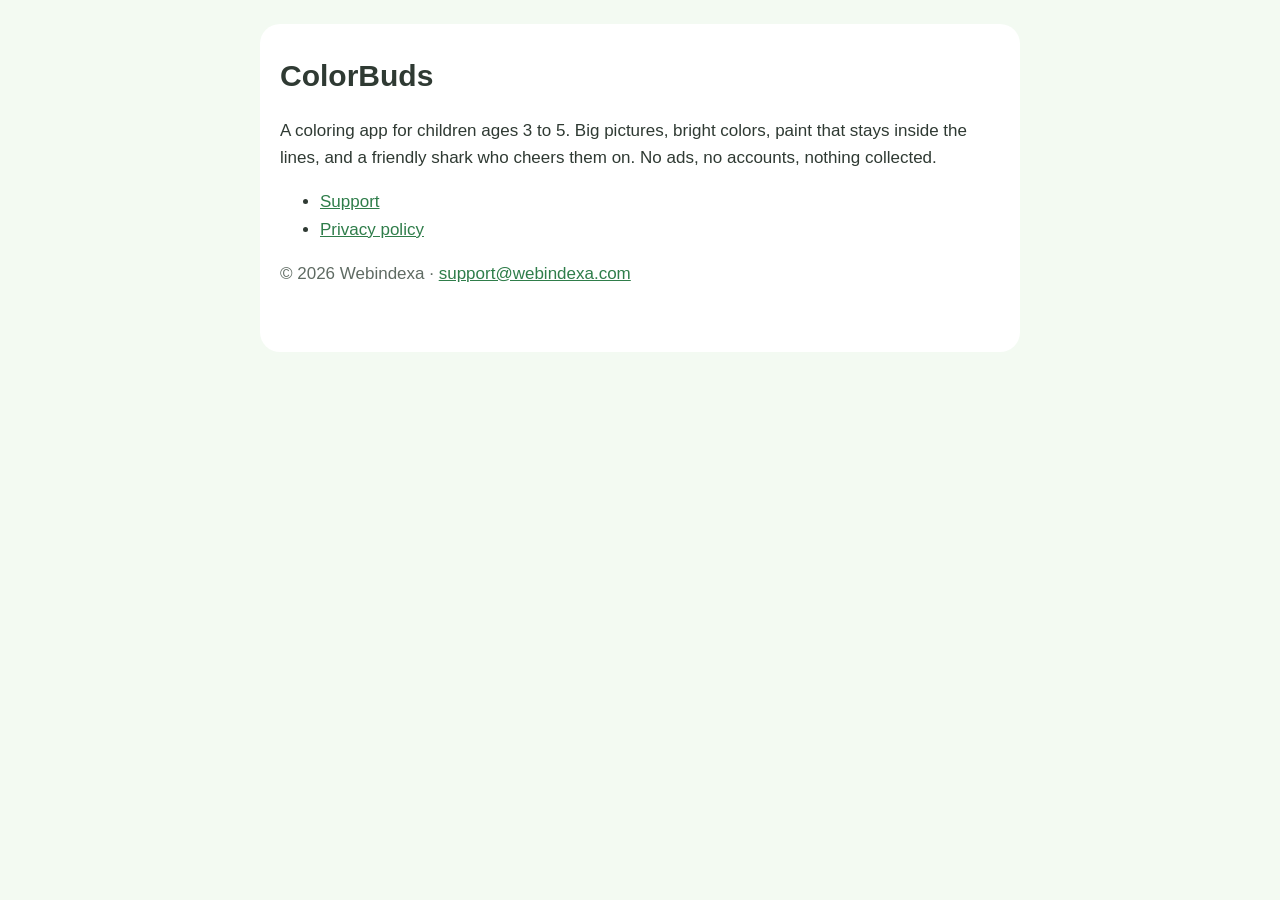
==== index.html @ 308972ac "ColorBuds privacy policy and support pages Co-Authored-By: Claude Opus 5.5 <noreply@anthropic.com>" ====
<!doctype html>
<html lang="en">
<head>
<meta charset="utf-8">
<meta name="viewport" content="width=device-width, initial-scale=1">
<title>ColorBuds</title>
<link rel="stylesheet" href="style.css">
</head>
<body>
<main>
<h1>ColorBuds</h1>
<p>A coloring app for children ages 3 to 5. Big pictures, bright colors, paint that stays inside the lines, and a friendly shark who cheers them on. No ads, no accounts, nothing collected.</p>
<ul>
  <li><a href="support.html">Support</a></li>
  <li><a href="privacy.html">Privacy policy</a></li>
</ul>
<p class="muted">© 2026 Webindexa · <a href="mailto:support@webindexa.com">support@webindexa.com</a></p>
</main>
</body>
</html>
---- style.css ----
:root { --text: #2f3a33; --muted: #5f6b63; --accent: #2f7d4a; --bg: #f3faf2; --card: #ffffff; --summary: #e7f4e4; }
@media (prefers-color-scheme: dark) {
  :root { --text: #eee; --muted: #aaa; --accent: #7ccf98; --bg: #161616; --card: #1f1f1f; --summary: #233026; }
}
body { margin: 0; background: var(--bg); color: var(--text); font: 17px/1.6 -apple-system, BlinkMacSystemFont, "Segoe UI", sans-serif; }
main { max-width: 720px; margin: 24px auto; padding: 28px 20px 48px; background: var(--card); border-radius: 20px; }
@media (max-width: 760px) { main { margin: 0; border-radius: 0; } }
h1 { margin: 0 0 4px; font-size: 30px; }
h2 { margin: 28px 0 8px; font-size: 20px; color: var(--accent); }
.muted { color: var(--muted); }
.nav { margin: 0 0 16px; font-size: 15px; }
.summary { background: var(--summary); border-radius: 14px; padding: 14px 18px; }
a { color: var(--accent); }
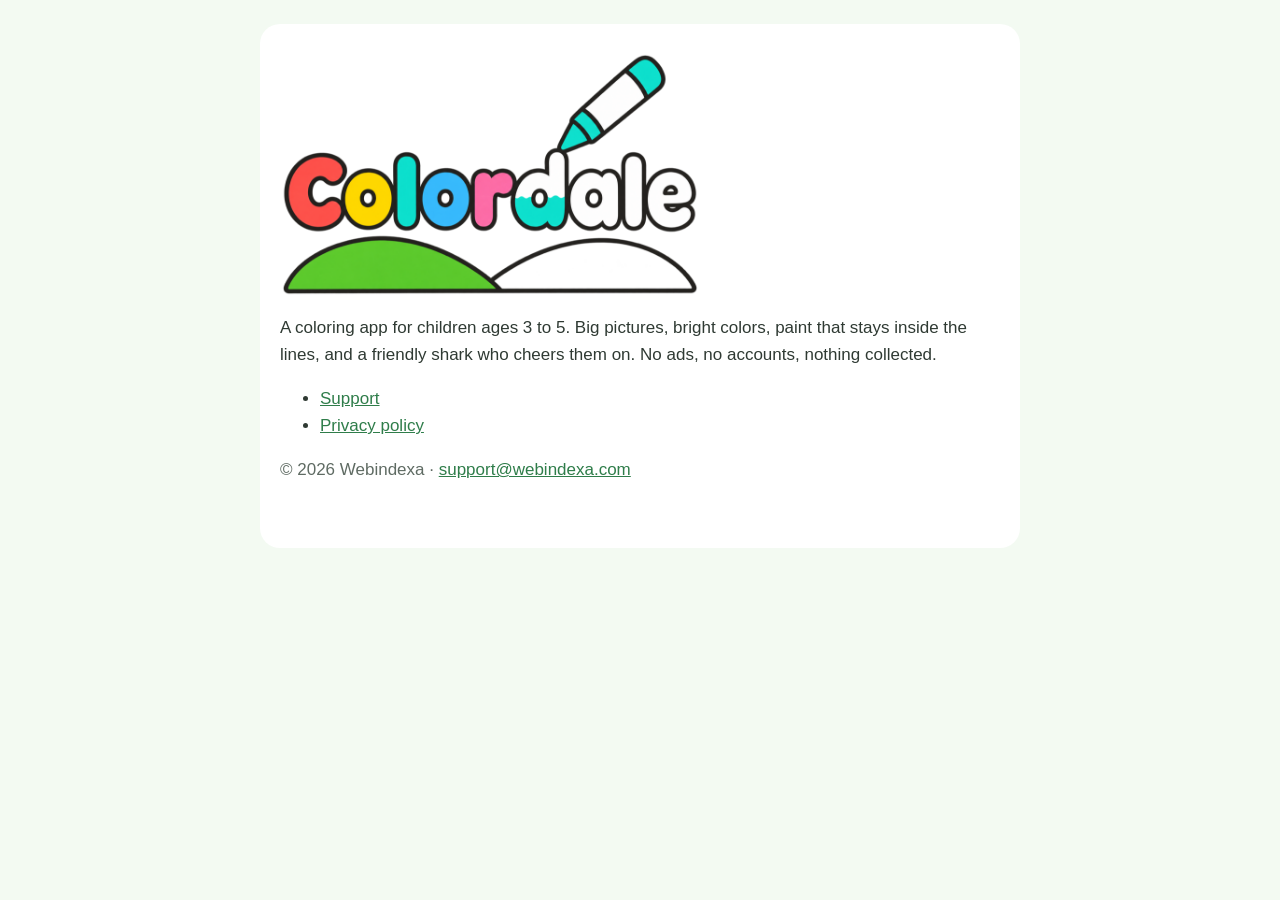
==== commit 3e7a0a61: "Rename to Colordale; pages move to colordale.webindexa.com; logo on the home page Co-Authored-By: Cl" ====
--- a/index.html
+++ b/index.html
@@ -3,12 +3,12 @@
 <head>
 <meta charset="utf-8">
 <meta name="viewport" content="width=device-width, initial-scale=1">
-<title>ColorBuds</title>
+<title>Colordale</title>
 <link rel="stylesheet" href="style.css">
 </head>
 <body>
 <main>
-<h1>ColorBuds</h1>
+<h1><img class="logo" src="logo.png" alt="Colordale"></h1>
 <p>A coloring app for children ages 3 to 5. Big pictures, bright colors, paint that stays inside the lines, and a friendly shark who cheers them on. No ads, no accounts, nothing collected.</p>
 <ul>
   <li><a href="support.html">Support</a></li>
--- a/style.css
+++ b/style.css
@@ -11,3 +11,4 @@
 .nav { margin: 0 0 16px; font-size: 15px; }
 .summary { background: var(--summary); border-radius: 14px; padding: 14px 18px; }
 a { color: var(--accent); }
+.logo { display: block; width: min(100%, 420px); height: auto; }
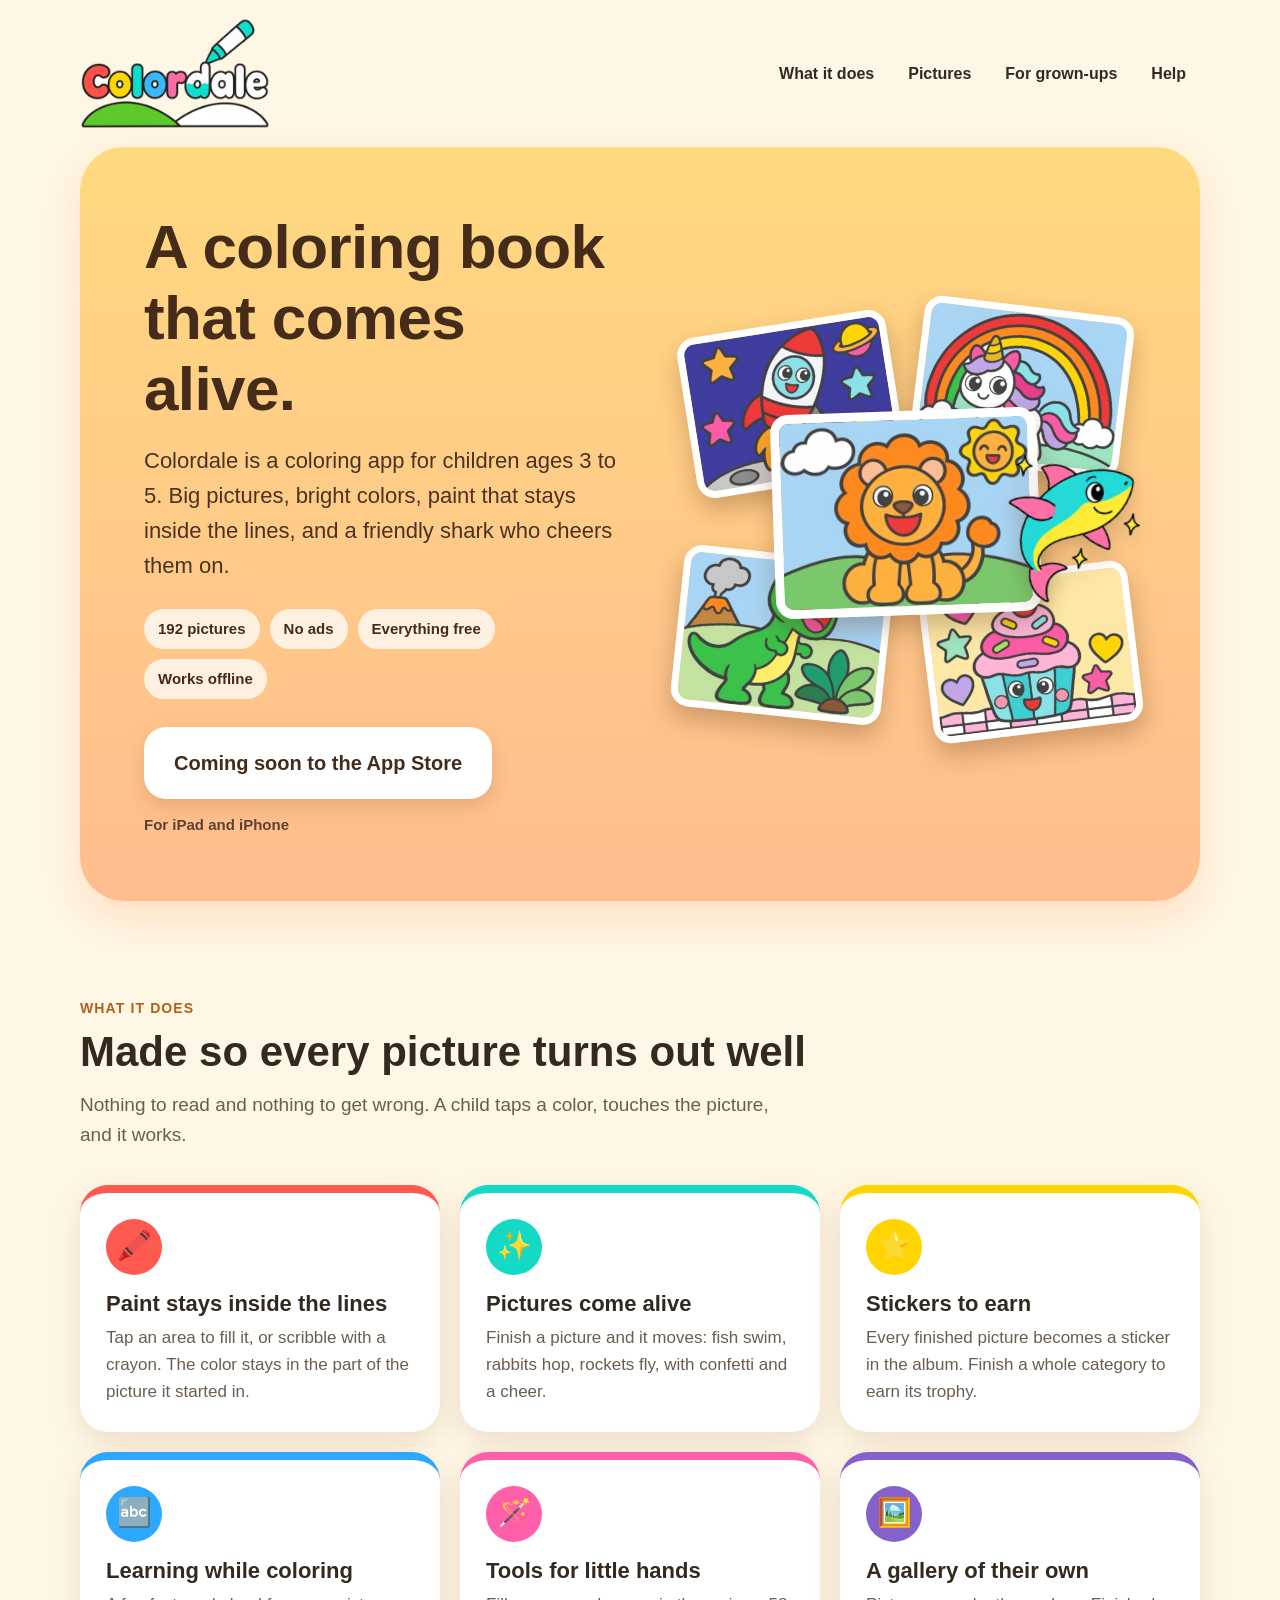
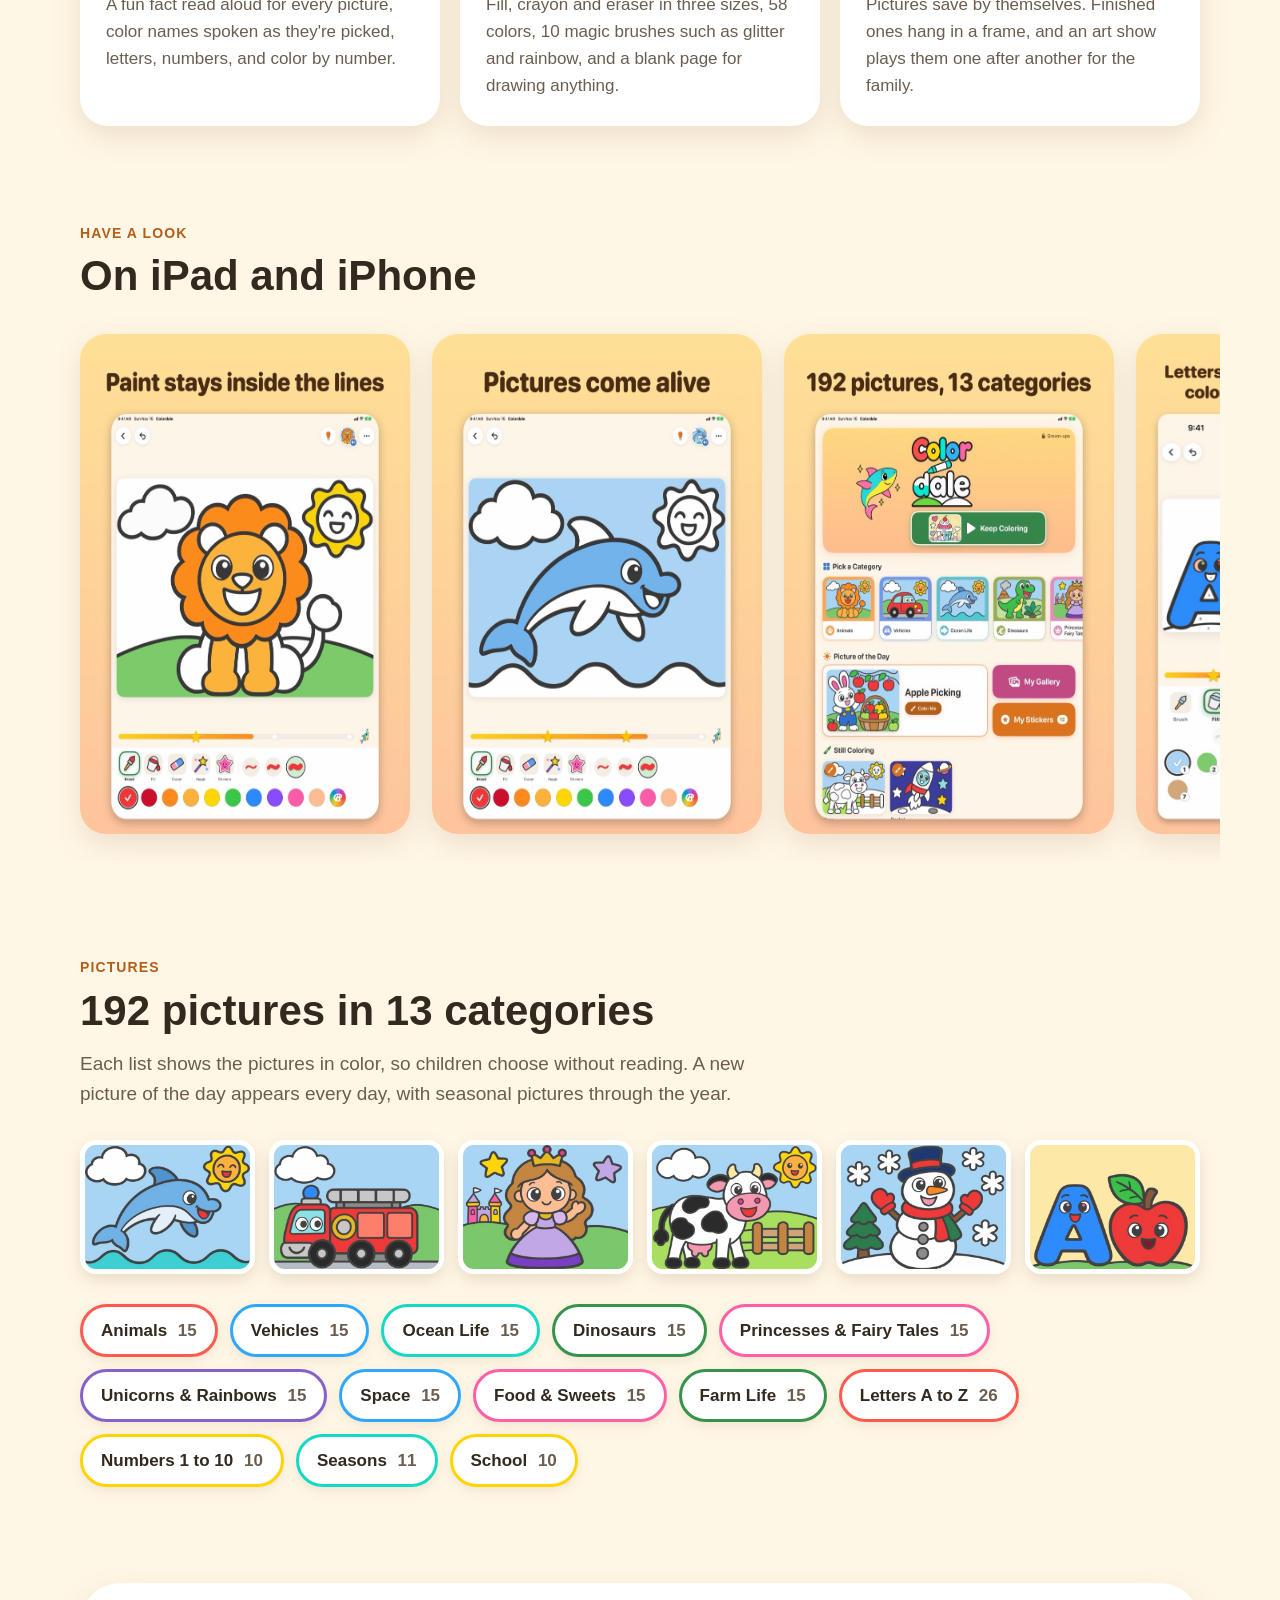
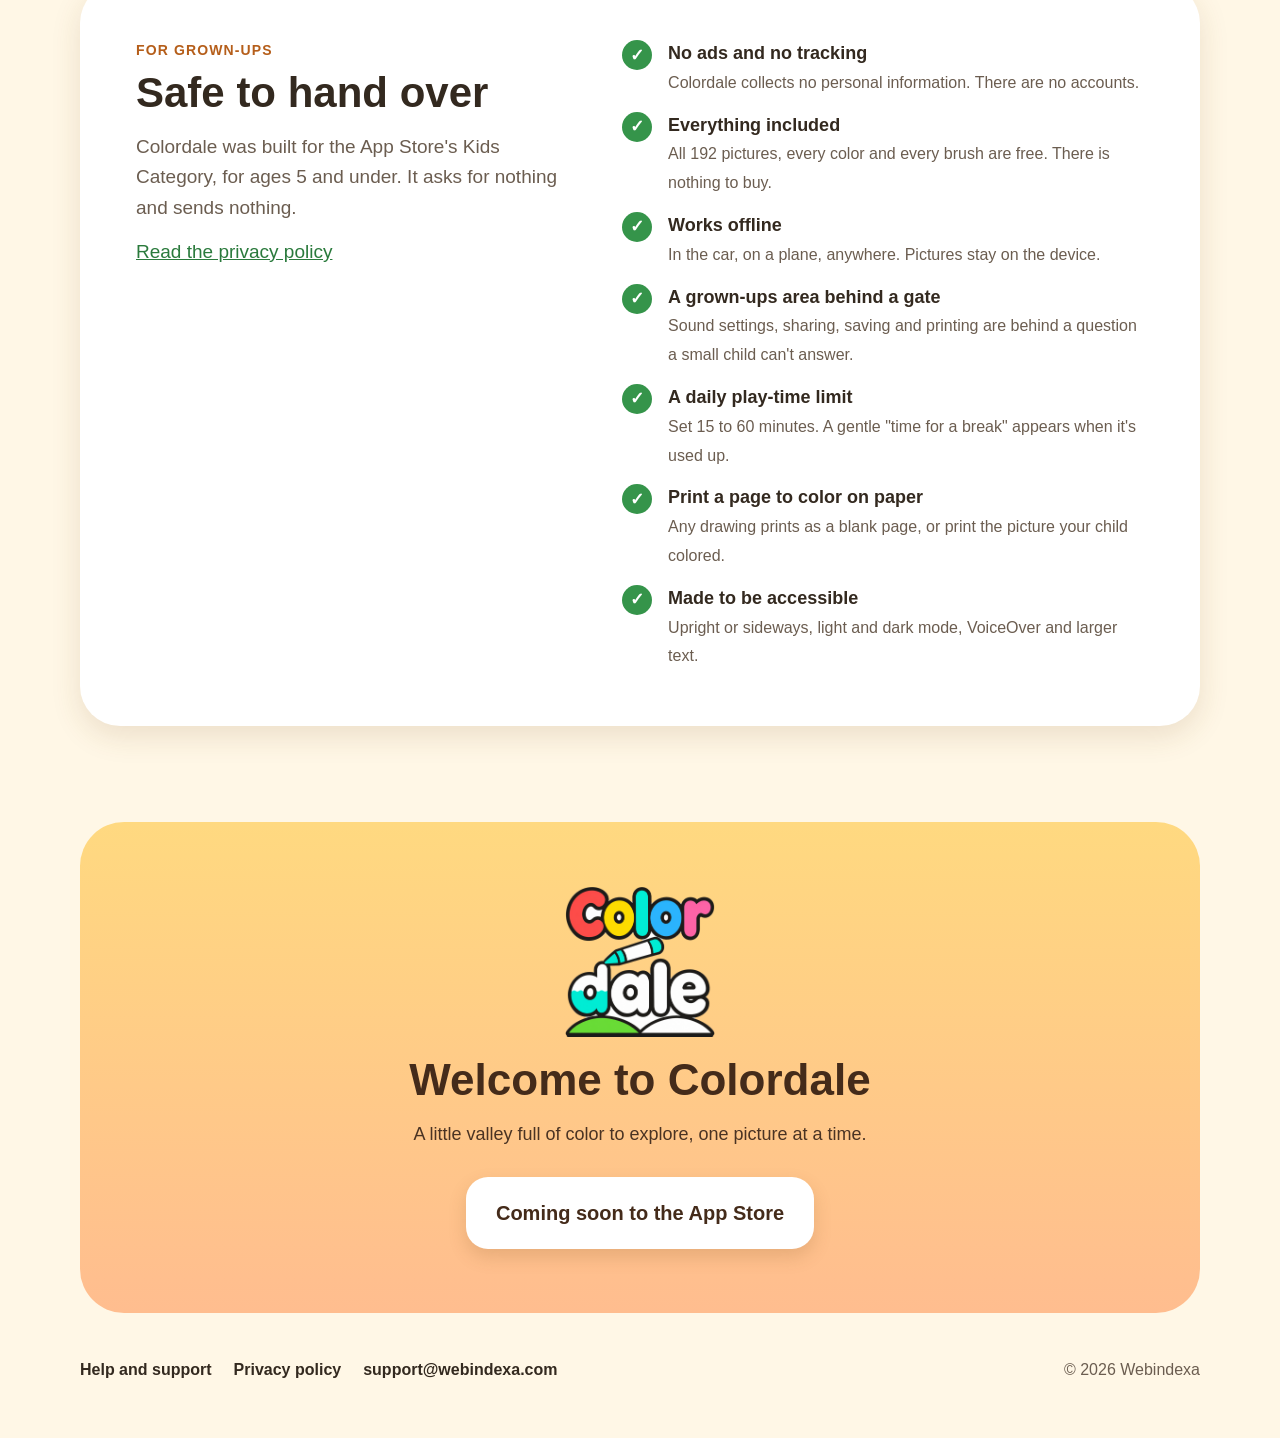
==== commit bc695198: "Colordale website: a designed home page, and the same look for privacy and support Co-Authored-By: C" ====
--- a/index.html
+++ b/index.html
@@ -3,18 +3,187 @@
 <head>
 <meta charset="utf-8">
 <meta name="viewport" content="width=device-width, initial-scale=1">
-<title>Colordale</title>
+<title>Colordale: a coloring app for ages 3 to 5</title>
+<meta name="description" content="Colordale is a coloring app for small children. 192 pictures, paint that stays inside the lines, pictures that come alive, and no ads or tracking. For iPad and iPhone.">
+<meta property="og:title" content="Colordale: a coloring app for ages 3 to 5">
+<meta property="og:description" content="192 pictures, paint that stays inside the lines, and no ads. For iPad and iPhone.">
+<meta property="og:image" content="https://colordale.com/assets/social.jpg">
+<meta property="og:url" content="https://colordale.com/">
+<meta property="og:type" content="website">
+<link rel="icon" href="assets/favicon.png">
+<link rel="apple-touch-icon" href="assets/icon-180.png">
 <link rel="stylesheet" href="style.css">
 </head>
 <body>
+
+<header class="wrap top">
+  <a class="brand" href="./"><img src="assets/wordmark.png" alt="Colordale" width="900" height="525"></a>
+  <nav aria-label="Main">
+    <a href="#features">What it does</a>
+    <a href="#pictures">Pictures</a>
+    <a href="#grown-ups">For grown-ups</a>
+    <a href="support.html">Help</a>
+  </nav>
+</header>
+
 <main>
-<h1><img class="logo" src="logo.png" alt="Colordale"></h1>
-<p>A coloring app for children ages 3 to 5. Big pictures, bright colors, paint that stays inside the lines, and a friendly shark who cheers them on. No ads, no accounts, nothing collected.</p>
-<ul>
-  <li><a href="support.html">Support</a></li>
-  <li><a href="privacy.html">Privacy policy</a></li>
-</ul>
-<p class="muted">© 2026 Webindexa · <a href="mailto:support@webindexa.com">support@webindexa.com</a></p>
+  <div class="wrap">
+    <div class="hero">
+      <div>
+        <h1>A coloring book that comes alive.</h1>
+        <p class="lead">Colordale is a coloring app for children ages 3 to 5. Big pictures, bright colors, paint that stays inside the lines, and a friendly shark who cheers them on.</p>
+        <div class="badges">
+          <span class="pill">192 pictures</span>
+          <span class="pill">No ads</span>
+          <span class="pill">Everything free</span>
+          <span class="pill">Works offline</span>
+        </div>
+        <div class="cta">
+          <span class="button soon">Coming soon to the App Store</span>
+          <small>For iPad and iPhone</small>
+        </div>
+      </div>
+      <div class="pile" aria-hidden="true">
+        <img src="assets/covers/space_rocket.jpg" alt="" width="520" height="390">
+        <img src="assets/covers/unicorns_with_rainbow.jpg" alt="" width="520" height="390">
+        <img src="assets/covers/dinosaurs_t_rex.jpg" alt="" width="520" height="390">
+        <img src="assets/covers/food_cupcake.jpg" alt="" width="520" height="390">
+        <img src="assets/covers/animals_lion.jpg" alt="" width="520" height="390">
+        <img class="mascot" src="assets/mascot-cheer.png" alt="" width="420" height="420">
+      </div>
+    </div>
+  </div>
+
+  <section id="features">
+    <div class="wrap">
+      <p class="kicker">What it does</p>
+      <h2>Made so every picture turns out well</h2>
+      <p class="intro">Nothing to read and nothing to get wrong. A child taps a color, touches the picture, and it works.</p>
+      <div class="cards">
+        <div class="card" style="--tint: var(--coral)">
+          <div class="dot" aria-hidden="true">🖍️</div>
+          <h3>Paint stays inside the lines</h3>
+          <p>Tap an area to fill it, or scribble with a crayon. The color stays in the part of the picture it started in.</p>
+        </div>
+        <div class="card" style="--tint: var(--turquoise)">
+          <div class="dot" aria-hidden="true">✨</div>
+          <h3>Pictures come alive</h3>
+          <p>Finish a picture and it moves: fish swim, rabbits hop, rockets fly, with confetti and a cheer.</p>
+        </div>
+        <div class="card" style="--tint: var(--yellow)">
+          <div class="dot" aria-hidden="true">⭐</div>
+          <h3>Stickers to earn</h3>
+          <p>Every finished picture becomes a sticker in the album. Finish a whole category to earn its trophy.</p>
+        </div>
+        <div class="card" style="--tint: var(--blue)">
+          <div class="dot" aria-hidden="true">🔤</div>
+          <h3>Learning while coloring</h3>
+          <p>A fun fact read aloud for every picture, color names spoken as they're picked, letters, numbers, and color by number.</p>
+        </div>
+        <div class="card" style="--tint: var(--pink)">
+          <div class="dot" aria-hidden="true">🪄</div>
+          <h3>Tools for little hands</h3>
+          <p>Fill, crayon and eraser in three sizes, 58 colors, 10 magic brushes such as glitter and rainbow, and a blank page for drawing anything.</p>
+        </div>
+        <div class="card" style="--tint: var(--purple)">
+          <div class="dot" aria-hidden="true">🖼️</div>
+          <h3>A gallery of their own</h3>
+          <p>Pictures save by themselves. Finished ones hang in a frame, and an art show plays them one after another for the family.</p>
+        </div>
+      </div>
+    </div>
+  </section>
+
+  <section id="look">
+    <div class="wrap">
+      <p class="kicker">Have a look</p>
+      <h2>On iPad and iPhone</h2>
+      <div class="shots" tabindex="0" aria-label="Screenshots of Colordale">
+        <img src="assets/shots/ipad-1_inside_the_lines.jpg" alt="A lion being colored: paint stays inside the lines" width="825" height="1100" loading="lazy">
+        <img src="assets/shots/ipad-2_come_alive.jpg" alt="A finished dolphin picture with confetti: pictures come alive" width="825" height="1100" loading="lazy">
+        <img src="assets/shots/ipad-3_pictures.jpg" alt="The home screen: 192 pictures in 13 categories" width="825" height="1100" loading="lazy">
+        <img class="phone" src="assets/shots/iphone-5_color_by_number.jpg" alt="The letter A with numbered areas: letters, numbers and color by number" width="506" height="1100" loading="lazy">
+        <img src="assets/shots/ipad-4_stickers.jpg" alt="The sticker album: earn a sticker for every picture" width="825" height="1100" loading="lazy">
+        <img class="phone" src="assets/shots/iphone-1_inside_the_lines.jpg" alt="Coloring a lion on an iPhone" width="506" height="1100" loading="lazy">
+      </div>
+    </div>
+  </section>
+
+  <section id="pictures">
+    <div class="wrap">
+      <p class="kicker">Pictures</p>
+      <h2>192 pictures in 13 categories</h2>
+      <p class="intro">Each list shows the pictures in color, so children choose without reading. A new picture of the day appears every day, with seasonal pictures through the year.</p>
+      <div class="covers" aria-hidden="true">
+        <img src="assets/covers/ocean_dolphin.jpg" alt="" width="520" height="390" loading="lazy">
+        <img src="assets/covers/vehicles_fire_truck.jpg" alt="" width="520" height="390" loading="lazy">
+        <img src="assets/covers/fairy-tales_princess.jpg" alt="" width="520" height="390" loading="lazy">
+        <img src="assets/covers/farm_cow.jpg" alt="" width="520" height="390" loading="lazy">
+        <img src="assets/covers/seasons_snowman.jpg" alt="" width="520" height="390" loading="lazy">
+        <img src="assets/covers/alphabet_letter_a.jpg" alt="" width="520" height="390" loading="lazy">
+      </div>
+      <div class="chips">
+        <span class="chip" style="--tint: var(--coral)">Animals <span>15</span></span>
+        <span class="chip" style="--tint: var(--blue)">Vehicles <span>15</span></span>
+        <span class="chip" style="--tint: var(--turquoise)">Ocean Life <span>15</span></span>
+        <span class="chip" style="--tint: var(--green)">Dinosaurs <span>15</span></span>
+        <span class="chip" style="--tint: var(--pink)">Princesses &amp; Fairy Tales <span>15</span></span>
+        <span class="chip" style="--tint: var(--purple)">Unicorns &amp; Rainbows <span>15</span></span>
+        <span class="chip" style="--tint: var(--blue)">Space <span>15</span></span>
+        <span class="chip" style="--tint: var(--pink)">Food &amp; Sweets <span>15</span></span>
+        <span class="chip" style="--tint: var(--green)">Farm Life <span>15</span></span>
+        <span class="chip" style="--tint: var(--coral)">Letters A to Z <span>26</span></span>
+        <span class="chip" style="--tint: var(--yellow)">Numbers 1 to 10 <span>10</span></span>
+        <span class="chip" style="--tint: var(--turquoise)">Seasons <span>11</span></span>
+        <span class="chip" style="--tint: var(--yellow)">School <span>10</span></span>
+      </div>
+    </div>
+  </section>
+
+  <section id="grown-ups">
+    <div class="wrap">
+      <div class="grownups">
+        <div>
+          <p class="kicker">For grown-ups</p>
+          <h2>Safe to hand over</h2>
+          <p class="intro">Colordale was built for the App Store's Kids Category, for ages 5 and under. It asks for nothing and sends nothing.</p>
+          <p class="intro"><a href="privacy.html">Read the privacy policy</a></p>
+        </div>
+        <ul class="checks">
+          <li><div><strong>No ads and no tracking</strong><span>Colordale collects no personal information. There are no accounts.</span></div></li>
+          <li><div><strong>Everything included</strong><span>All 192 pictures, every color and every brush are free. There is nothing to buy.</span></div></li>
+          <li><div><strong>Works offline</strong><span>In the car, on a plane, anywhere. Pictures stay on the device.</span></div></li>
+          <li><div><strong>A grown-ups area behind a gate</strong><span>Sound settings, sharing, saving and printing are behind a question a small child can't answer.</span></div></li>
+          <li><div><strong>A daily play-time limit</strong><span>Set 15 to 60 minutes. A gentle "time for a break" appears when it's used up.</span></div></li>
+          <li><div><strong>Print a page to color on paper</strong><span>Any drawing prints as a blank page, or print the picture your child colored.</span></div></li>
+          <li><div><strong>Made to be accessible</strong><span>Upright or sideways, light and dark mode, VoiceOver and larger text.</span></div></li>
+        </ul>
+      </div>
+    </div>
+  </section>
+
+  <div class="wrap">
+    <div class="closing">
+      <img src="assets/logo-stacked.png" alt="" width="640" height="650">
+      <h2>Welcome to Colordale</h2>
+      <p>A little valley full of color to explore, one picture at a time.</p>
+      <div class="cta">
+        <span class="button soon">Coming soon to the App Store</span>
+      </div>
+    </div>
+  </div>
 </main>
+
+<footer>
+  <div class="wrap">
+    <nav aria-label="Footer">
+      <a href="support.html">Help and support</a>
+      <a href="privacy.html">Privacy policy</a>
+      <a href="mailto:support@webindexa.com">support@webindexa.com</a>
+    </nav>
+    <span>© 2026 Webindexa</span>
+  </div>
+</footer>
+
 </body>
 </html>
--- a/style.css
+++ b/style.css
@@ -1,14 +1,205 @@
-:root { --text: #2f3a33; --muted: #5f6b63; --accent: #2f7d4a; --bg: #f3faf2; --card: #ffffff; --summary: #e7f4e4; }
+/* Colordale's website. One stylesheet for the home page and the two text pages.
+   No fonts, scripts or anything else is loaded from other sites. */
+
+:root {
+  --cream: #fff7e6;
+  --paper: #ffffff;
+  --ink: #33291f;
+  --muted: #6b5d50;
+  --line: #2b2725;
+  --sun-top: #ffd980;
+  --sun-bottom: #ffbd8f;
+  --coral: #ff5a4f;
+  --yellow: #ffd400;
+  --turquoise: #14d9c5;
+  --blue: #2ea8ff;
+  --pink: #ff5fa8;
+  --green: #35944a;
+  --green-deep: #2a7a3c;
+  --purple: #8561cc;
+  --orange: #b55e1a;
+  --card-shadow: 0 10px 30px rgba(120, 80, 30, 0.14);
+  --radius: 28px;
+}
+
+* { box-sizing: border-box; }
+html { scroll-behavior: smooth; }
+body {
+  margin: 0;
+  background: var(--cream);
+  color: var(--ink);
+  font: 18px/1.6 ui-rounded, "SF Pro Rounded", -apple-system, BlinkMacSystemFont, "Segoe UI", Roboto, sans-serif;
+  -webkit-font-smoothing: antialiased;
+}
+img { max-width: 100%; height: auto; display: block; }
+a { color: var(--green-deep); }
+a:focus-visible, .button:focus-visible { outline: 3px solid var(--blue); outline-offset: 3px; border-radius: 8px; }
+h1, h2, h3 { line-height: 1.15; margin: 0; }
+p { margin: 0; }
+
+.wrap { width: min(1120px, 100% - 40px); margin-inline: auto; }
+
+/* ---------- Top bar ---------- */
+.top { display: flex; align-items: center; justify-content: space-between; gap: 16px; padding: 18px 0; }
+.top .brand img { width: 190px; }
+.top nav { display: flex; gap: 6px; flex-wrap: wrap; justify-content: flex-end; }
+.top nav a {
+  color: var(--ink); text-decoration: none; font-weight: 700; font-size: 16px;
+  padding: 8px 14px; border-radius: 999px;
+}
+.top nav a:hover { background: rgba(0, 0, 0, 0.06); }
+
+/* ---------- Hero ---------- */
+.hero {
+  background: linear-gradient(var(--sun-top), var(--sun-bottom));
+  border-radius: 44px;
+  padding: clamp(28px, 5vw, 64px);
+  display: grid; grid-template-columns: 1.05fr 1fr; gap: clamp(20px, 4vw, 56px); align-items: center;
+  box-shadow: 0 16px 40px rgba(255, 150, 80, 0.25);
+  overflow: hidden;
+}
+.hero h1 { font-size: clamp(34px, 5.2vw, 62px); font-weight: 900; letter-spacing: -0.01em; color: #442b1a; }
+.hero .lead { font-size: clamp(18px, 2vw, 22px); margin-top: 18px; color: #4a3323; max-width: 30em; }
+.hero .logo { width: min(300px, 70%); margin-bottom: 22px; }
+.badges { display: flex; flex-wrap: wrap; gap: 10px; margin-top: 26px; }
+.pill {
+  display: inline-flex; align-items: center; gap: 8px;
+  background: rgba(255, 255, 255, 0.75); color: #442b1a; font-weight: 800; font-size: 15px;
+  padding: 8px 14px; border-radius: 999px;
+}
+.button {
+  display: inline-flex; align-items: center; gap: 10px;
+  background: var(--green); color: #fff; font-weight: 800; font-size: 20px; text-decoration: none;
+  padding: 16px 26px; border-radius: 22px; border: 4px solid rgba(255, 255, 255, 0.85);
+  box-shadow: 0 8px 18px rgba(40, 110, 60, 0.35);
+}
+.button.soon { background: #fff; color: #442b1a; border-color: transparent; box-shadow: 0 8px 18px rgba(120, 80, 30, 0.18); }
+.cta { margin-top: 28px; display: flex; flex-wrap: wrap; align-items: center; gap: 14px; }
+.cta small { color: #5b4130; font-weight: 700; }
+
+/* The pile of pictures, as on the app's welcome screen. */
+.pile { position: relative; aspect-ratio: 1 / 0.95; }
+.pile img {
+  position: absolute; width: 46%; border-radius: 18px; border: 7px solid #fff;
+  box-shadow: 0 12px 24px rgba(80, 40, 10, 0.28);
+}
+.pile img:nth-child(1) { left: 2%;  top: 4%;  transform: rotate(-9deg); }
+.pile img:nth-child(2) { right: 2%; top: 0%;  transform: rotate(7deg); }
+.pile img:nth-child(3) { left: 0%;  bottom: 6%; transform: rotate(6deg); }
+.pile img:nth-child(4) { right: 0%; bottom: 2%; transform: rotate(-7deg); }
+.pile img:nth-child(5) { left: 21%; top: 24%; width: 58%; transform: rotate(-2deg); border-width: 9px; z-index: 2; }
+.pile .mascot { width: 34%; border: 0; border-radius: 0; box-shadow: none; right: -3%; bottom: 30%; z-index: 3; transform: rotate(8deg); filter: drop-shadow(0 8px 10px rgba(80, 40, 10, 0.25)); }
+
+/* ---------- Sections ---------- */
+section { padding: clamp(48px, 8vw, 96px) 0 0; }
+.kicker { font-weight: 900; text-transform: uppercase; letter-spacing: 0.08em; font-size: 14px; color: var(--orange); }
+section h2 { font-size: clamp(28px, 3.6vw, 42px); font-weight: 900; margin-top: 8px; max-width: 18em; }
+section .intro { margin-top: 14px; max-width: 38em; color: var(--muted); font-size: 19px; }
+
+.cards { display: grid; grid-template-columns: repeat(3, 1fr); gap: 20px; margin-top: 34px; }
+.card {
+  background: var(--paper); border-radius: var(--radius); padding: 26px;
+  box-shadow: var(--card-shadow); border-top: 8px solid var(--tint, var(--coral));
+}
+.card .dot {
+  width: 56px; height: 56px; border-radius: 50%; background: var(--tint, var(--coral));
+  display: grid; place-items: center; font-size: 28px; margin-bottom: 16px;
+}
+.card h3 { font-size: 22px; font-weight: 900; }
+.card p { margin-top: 8px; color: var(--muted); font-size: 17px; }
+
+/* Screenshots: a row that scrolls sideways. */
+.shots {
+  display: flex; gap: 22px; overflow-x: auto; padding: 34px 20px 26px; margin: 0 -20px;
+  scroll-snap-type: x mandatory; -webkit-overflow-scrolling: touch;
+}
+.shots img {
+  flex: 0 0 auto; width: min(330px, 72vw); border-radius: 26px; scroll-snap-align: center;
+  box-shadow: var(--card-shadow);
+}
+.shots img.phone { width: min(230px, 52vw); }
+
+/* Categories */
+.chips { display: flex; flex-wrap: wrap; gap: 12px; margin-top: 30px; }
+.chip {
+  background: var(--paper); border-radius: 999px; padding: 10px 18px; font-weight: 800; font-size: 17px;
+  box-shadow: 0 4px 12px rgba(120, 80, 30, 0.10); border: 3px solid var(--tint, var(--yellow));
+}
+.chip span { color: var(--muted); font-weight: 700; margin-left: 6px; }
+.covers { display: grid; grid-template-columns: repeat(6, 1fr); gap: 14px; margin-top: 30px; }
+.covers img { border-radius: 16px; border: 5px solid #fff; box-shadow: 0 6px 16px rgba(120, 80, 30, 0.16); }
+
+/* For grown-ups */
+.grownups {
+  background: var(--paper); border-radius: 40px; padding: clamp(28px, 5vw, 56px);
+  box-shadow: var(--card-shadow); display: grid; grid-template-columns: 1fr 1.2fr; gap: clamp(20px, 4vw, 56px); align-items: start;
+}
+.grownups h2 { margin-top: 8px; }
+.checks { list-style: none; margin: 0; padding: 0; display: grid; gap: 14px; }
+.checks li { display: grid; grid-template-columns: 34px 1fr; gap: 12px; align-items: start; font-size: 18px; }
+.checks li::before {
+  content: "✓"; width: 30px; height: 30px; border-radius: 50%; background: var(--green); color: #fff;
+  display: grid; place-items: center; font-weight: 900; font-size: 17px; margin-top: 1px;
+}
+.checks strong { display: block; }
+.checks span { color: var(--muted); font-size: 16px; }
+
+/* Closing band */
+.closing {
+  margin-top: clamp(48px, 8vw, 96px); background: linear-gradient(var(--sun-top), var(--sun-bottom));
+  border-radius: 44px; padding: clamp(32px, 6vw, 64px); text-align: center;
+}
+.closing img { width: 150px; margin: 0 auto 18px; }
+.closing h2 { font-size: clamp(28px, 4vw, 44px); font-weight: 900; color: #442b1a; margin-inline: auto; }
+.closing p { margin: 14px auto 0; color: #4a3323; max-width: 32em; }
+.closing .cta { justify-content: center; }
+
+footer { padding: 44px 0 56px; color: var(--muted); font-size: 16px; }
+footer .wrap { display: flex; flex-wrap: wrap; gap: 12px 28px; justify-content: space-between; align-items: center; }
+footer nav { display: flex; flex-wrap: wrap; gap: 6px 22px; }
+footer a { color: var(--ink); font-weight: 700; text-decoration: none; }
+footer a:hover { text-decoration: underline; }
+
+/* ---------- Text pages (privacy, support) ---------- */
+.page { background: var(--paper); border-radius: 36px; padding: clamp(24px, 5vw, 56px); box-shadow: var(--card-shadow); max-width: 820px; margin: 8px auto 0; }
+.page h1 { font-size: clamp(30px, 4vw, 42px); font-weight: 900; }
+.page h2 { font-size: 22px; font-weight: 900; margin: 34px 0 8px; color: var(--green-deep); }
+.page p, .page li { color: var(--ink); }
+.page p { margin: 10px 0 0; }
+.page ul { margin: 10px 0 0; padding-left: 22px; }
+.page li { margin-top: 6px; }
+.page .muted { color: var(--muted); }
+.page .summary { background: #e9f6e6; border-radius: 18px; padding: 16px 20px; margin-top: 18px; }
+
+/* ---------- Smaller screens ---------- */
+@media (max-width: 900px) {
+  .hero, .grownups { grid-template-columns: 1fr; }
+  .pile { max-width: 520px; width: 100%; margin-inline: auto; }
+  .cards { grid-template-columns: repeat(2, 1fr); }
+  .covers { grid-template-columns: repeat(4, 1fr); }
+}
+@media (max-width: 600px) {
+  body { font-size: 17px; }
+  .wrap { width: min(1120px, 100% - 28px); }
+  .top .brand img { width: 150px; }
+  .top nav a { padding: 6px 10px; font-size: 15px; }
+  .hero, .closing { border-radius: 32px; }
+  .cards { grid-template-columns: 1fr; }
+  .covers { grid-template-columns: repeat(3, 1fr); gap: 10px; }
+  .button { font-size: 18px; padding: 14px 20px; }
+}
+
+/* ---------- Dark appearance ---------- */
 @media (prefers-color-scheme: dark) {
-  :root { --text: #eee; --muted: #aaa; --accent: #7ccf98; --bg: #161616; --card: #1f1f1f; --summary: #233026; }
-}
-body { margin: 0; background: var(--bg); color: var(--text); font: 17px/1.6 -apple-system, BlinkMacSystemFont, "Segoe UI", sans-serif; }
-main { max-width: 720px; margin: 24px auto; padding: 28px 20px 48px; background: var(--card); border-radius: 20px; }
-@media (max-width: 760px) { main { margin: 0; border-radius: 0; } }
-h1 { margin: 0 0 4px; font-size: 30px; }
-h2 { margin: 28px 0 8px; font-size: 20px; color: var(--accent); }
-.muted { color: var(--muted); }
-.nav { margin: 0 0 16px; font-size: 15px; }
-.summary { background: var(--summary); border-radius: 14px; padding: 14px 18px; }
-a { color: var(--accent); }
-.logo { display: block; width: min(100%, 420px); height: auto; }
+  :root {
+    --cream: #1d1a17; --paper: #2a2622; --ink: #f4ede4; --muted: #c2b6a8; --green-deep: #7ccf98;
+    --orange: #ffb067; --card-shadow: 0 10px 30px rgba(0, 0, 0, 0.45);
+  }
+  .top nav a:hover { background: rgba(255, 255, 255, 0.10); }
+  .chip { box-shadow: none; }
+  .page .summary { background: #24352a; }
+  /* The one-line logo has white letters with dark outlines: it needs a light plate behind it. */
+  .top .brand img { background: #fff7e6; border-radius: 16px; padding: 6px 10px; }
+}
+
+@media (prefers-reduced-motion: reduce) { html { scroll-behavior: auto; } }
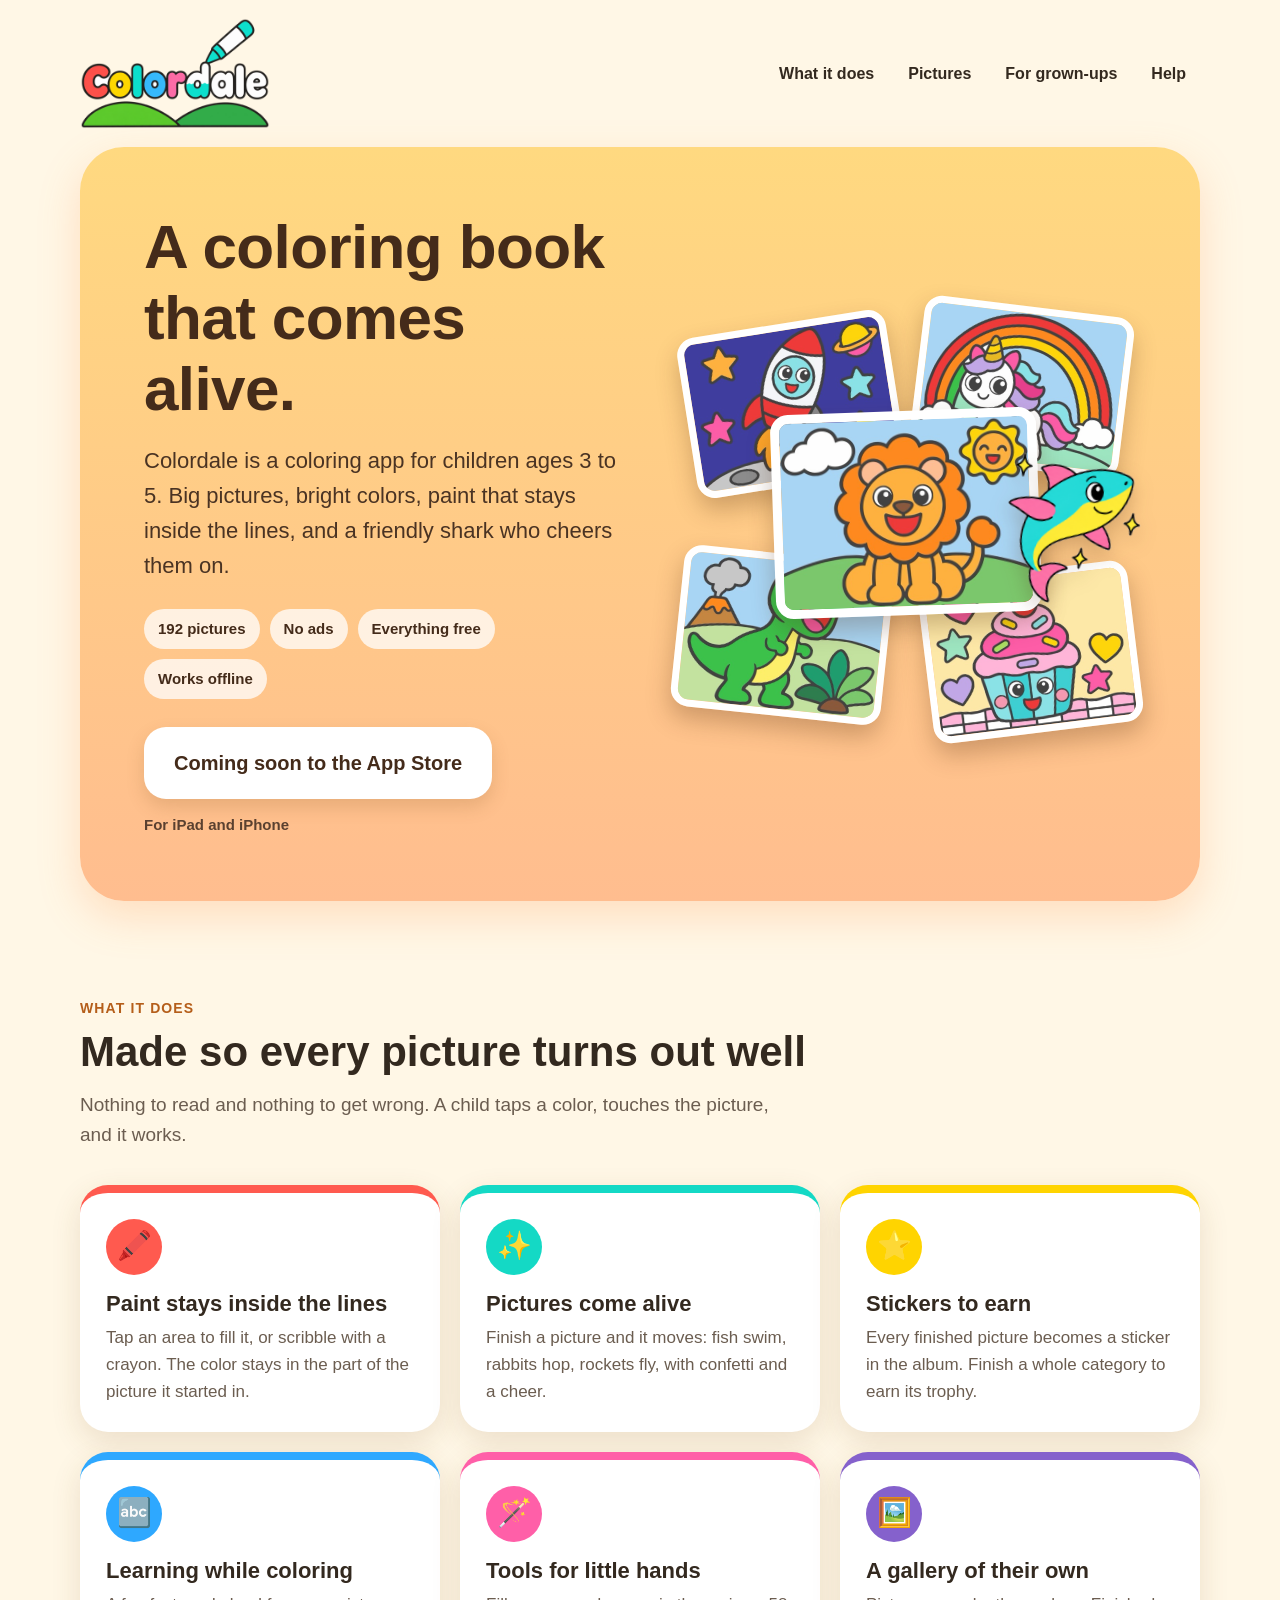
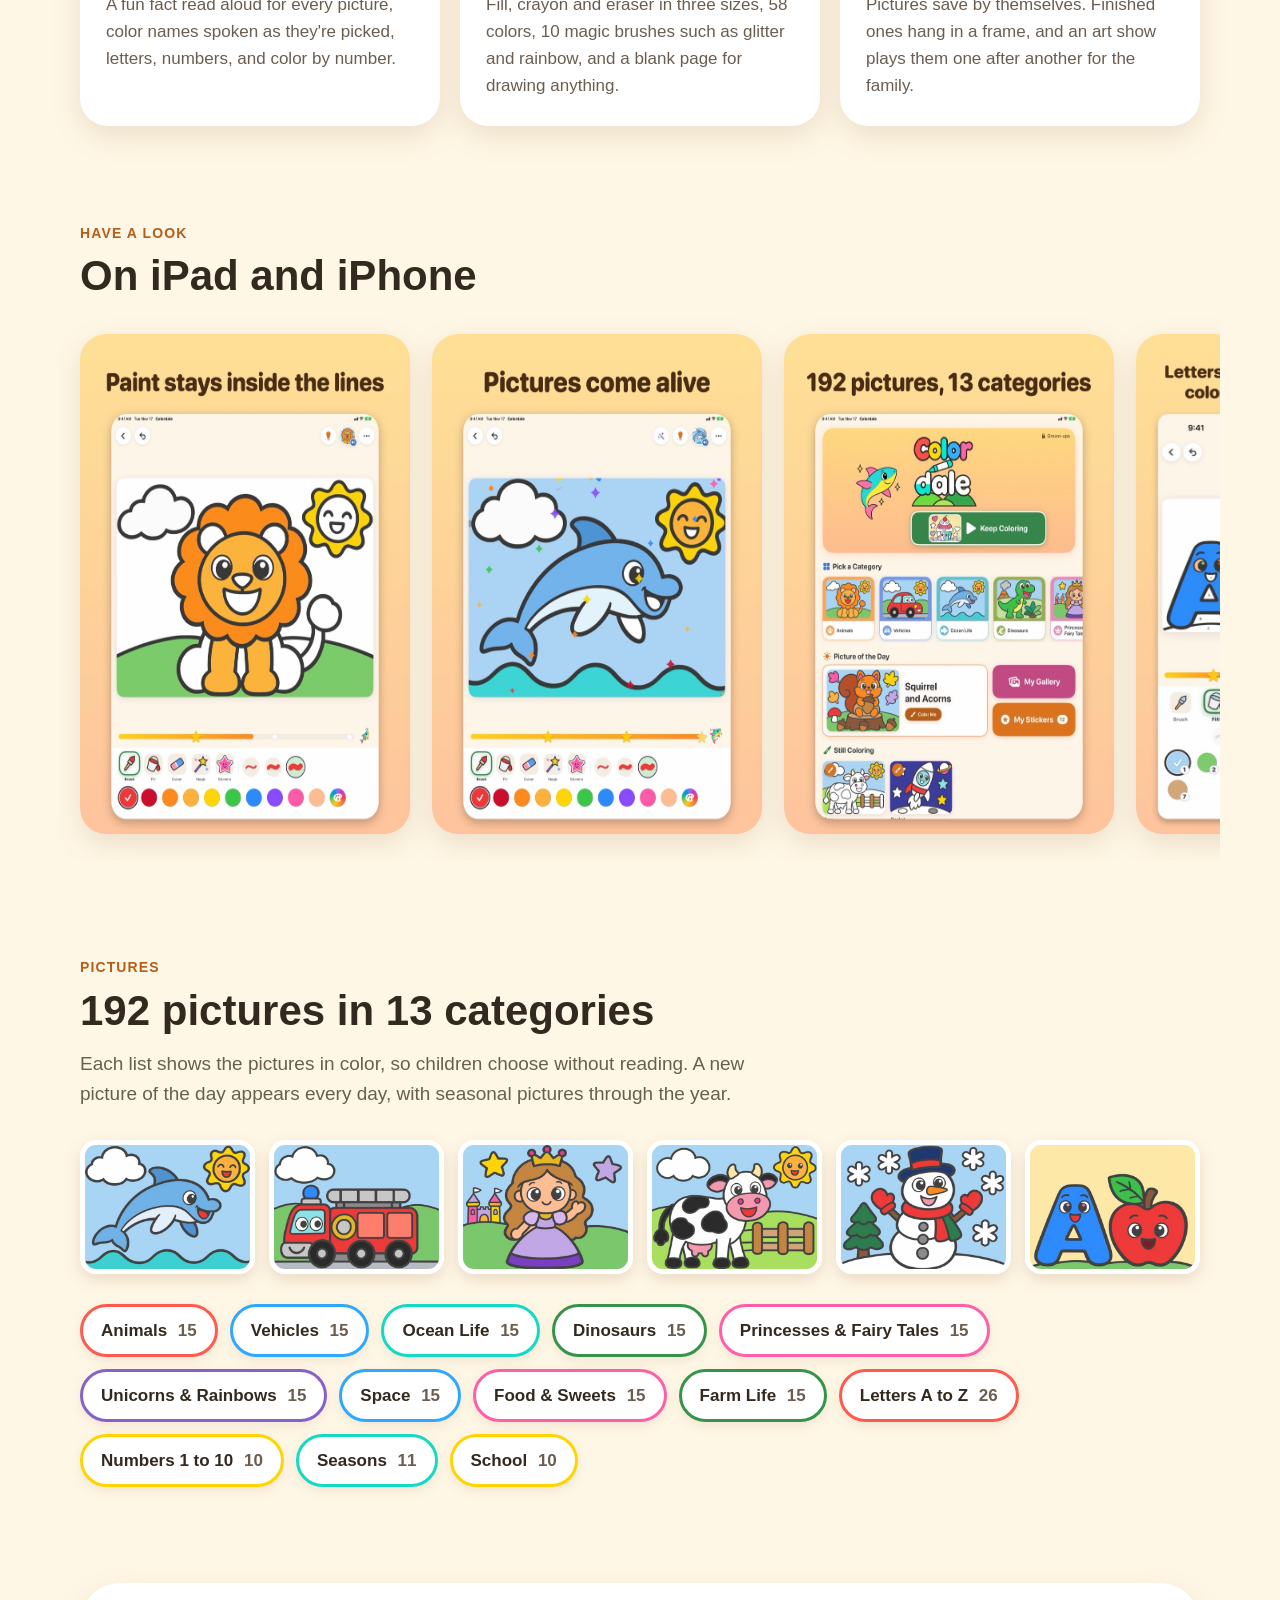
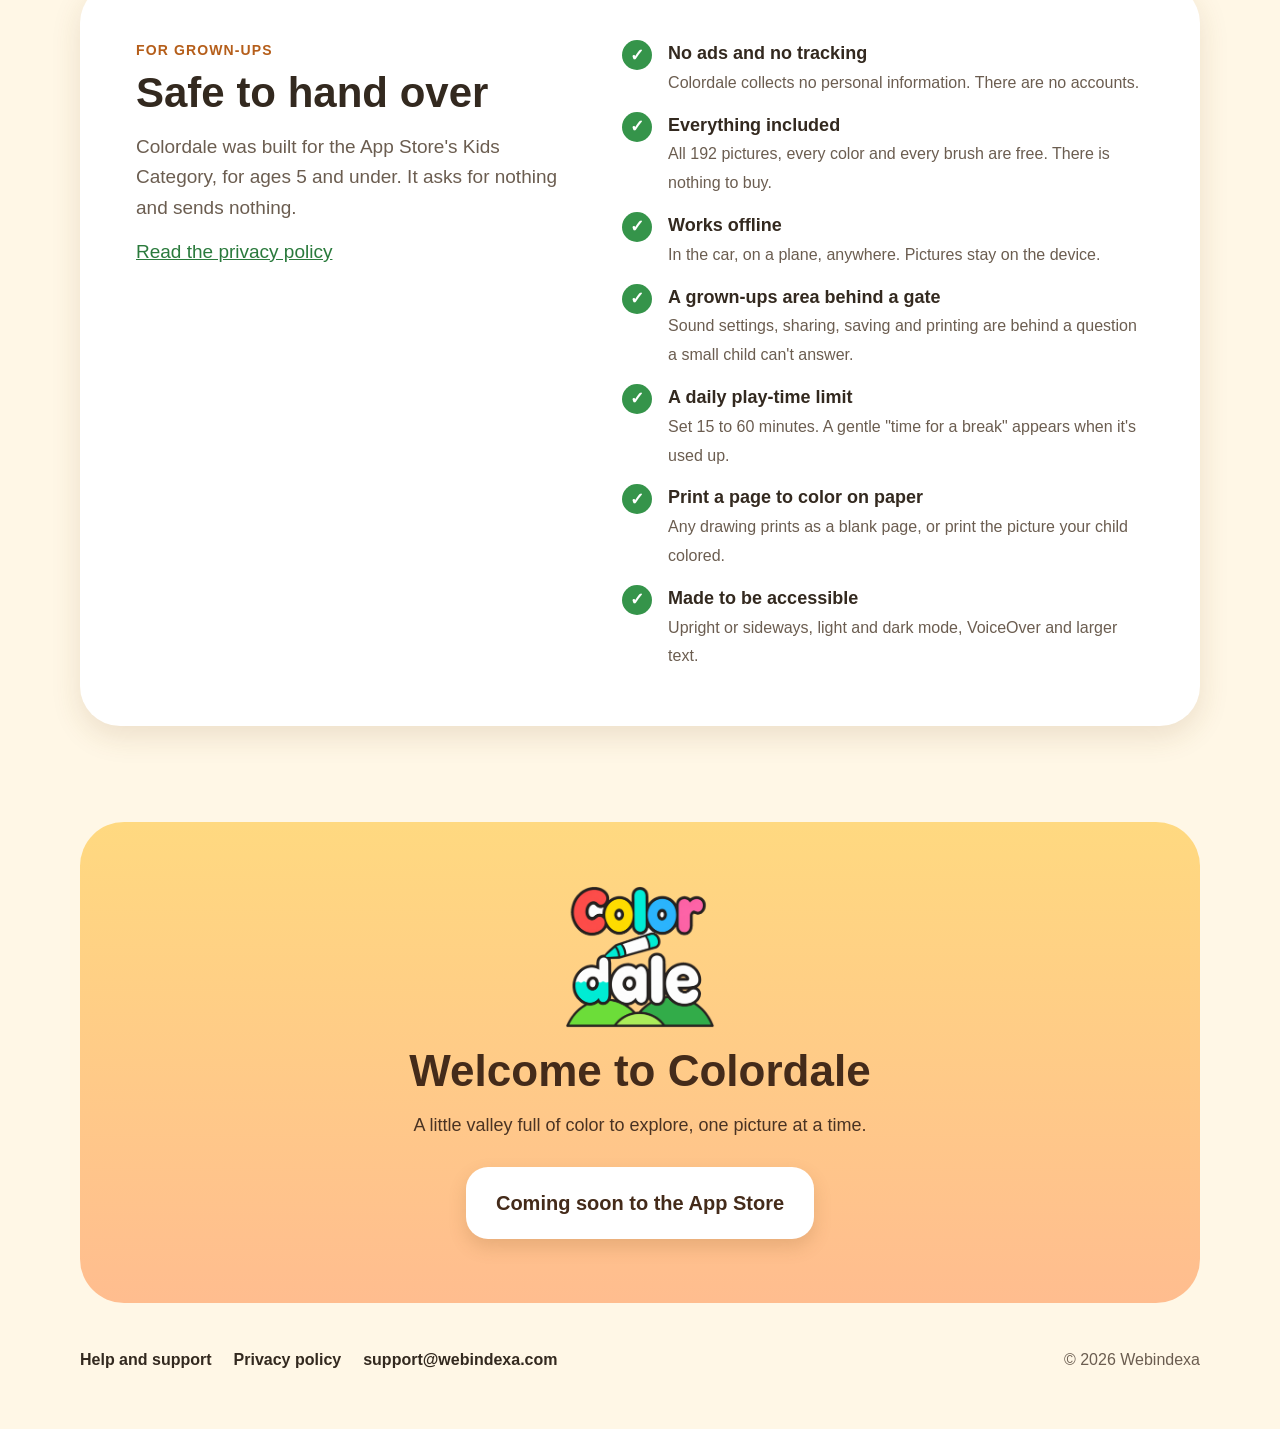
==== commit 2f6fdef2: "Green valley icon and logo; screenshots retaken Co-Authored-By: Claude Fable 5.2 <noreply@anthropic." ====
--- a/index.html
+++ b/index.html
@@ -164,7 +164,7 @@
 
   <div class="wrap">
     <div class="closing">
-      <img src="assets/logo-stacked.png" alt="" width="640" height="650">
+      <img src="assets/logo-stacked.png" alt="" width="640" height="605">
       <h2>Welcome to Colordale</h2>
       <p>A little valley full of color to explore, one picture at a time.</p>
       <div class="cta">
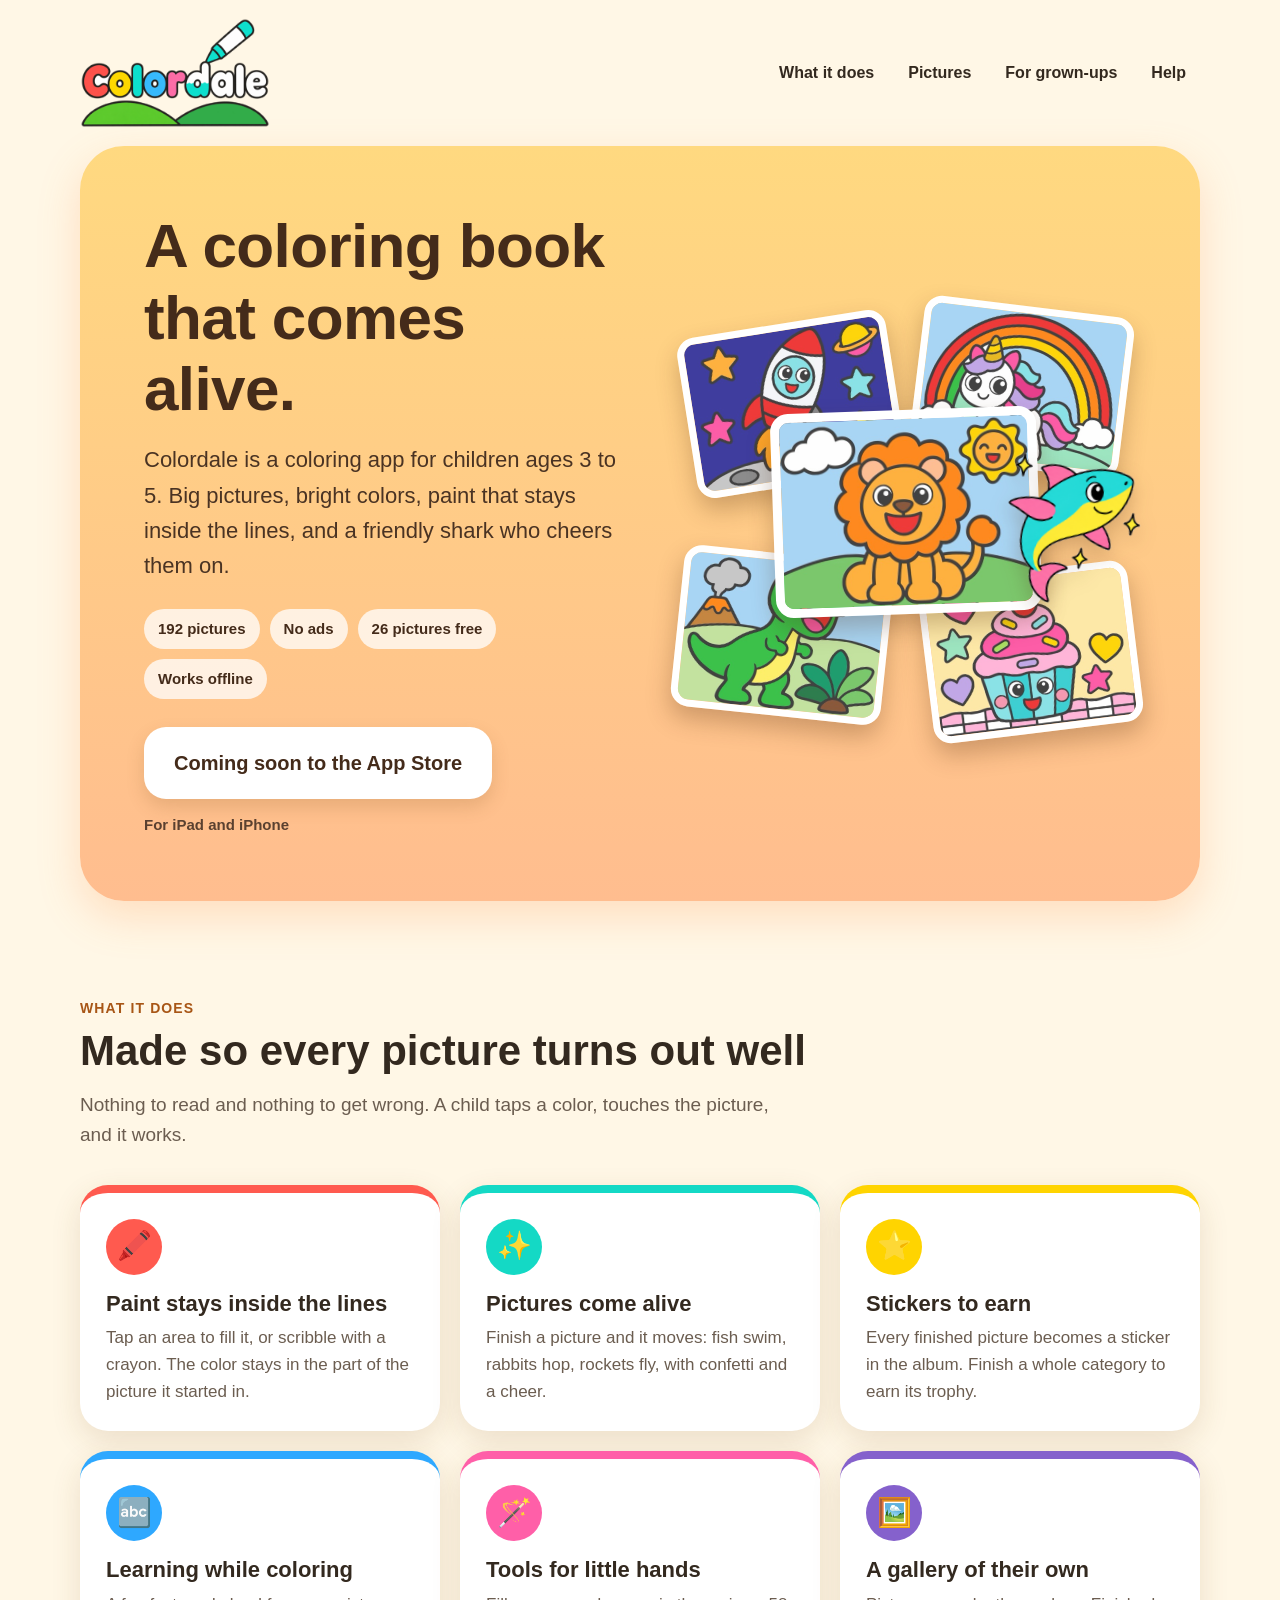
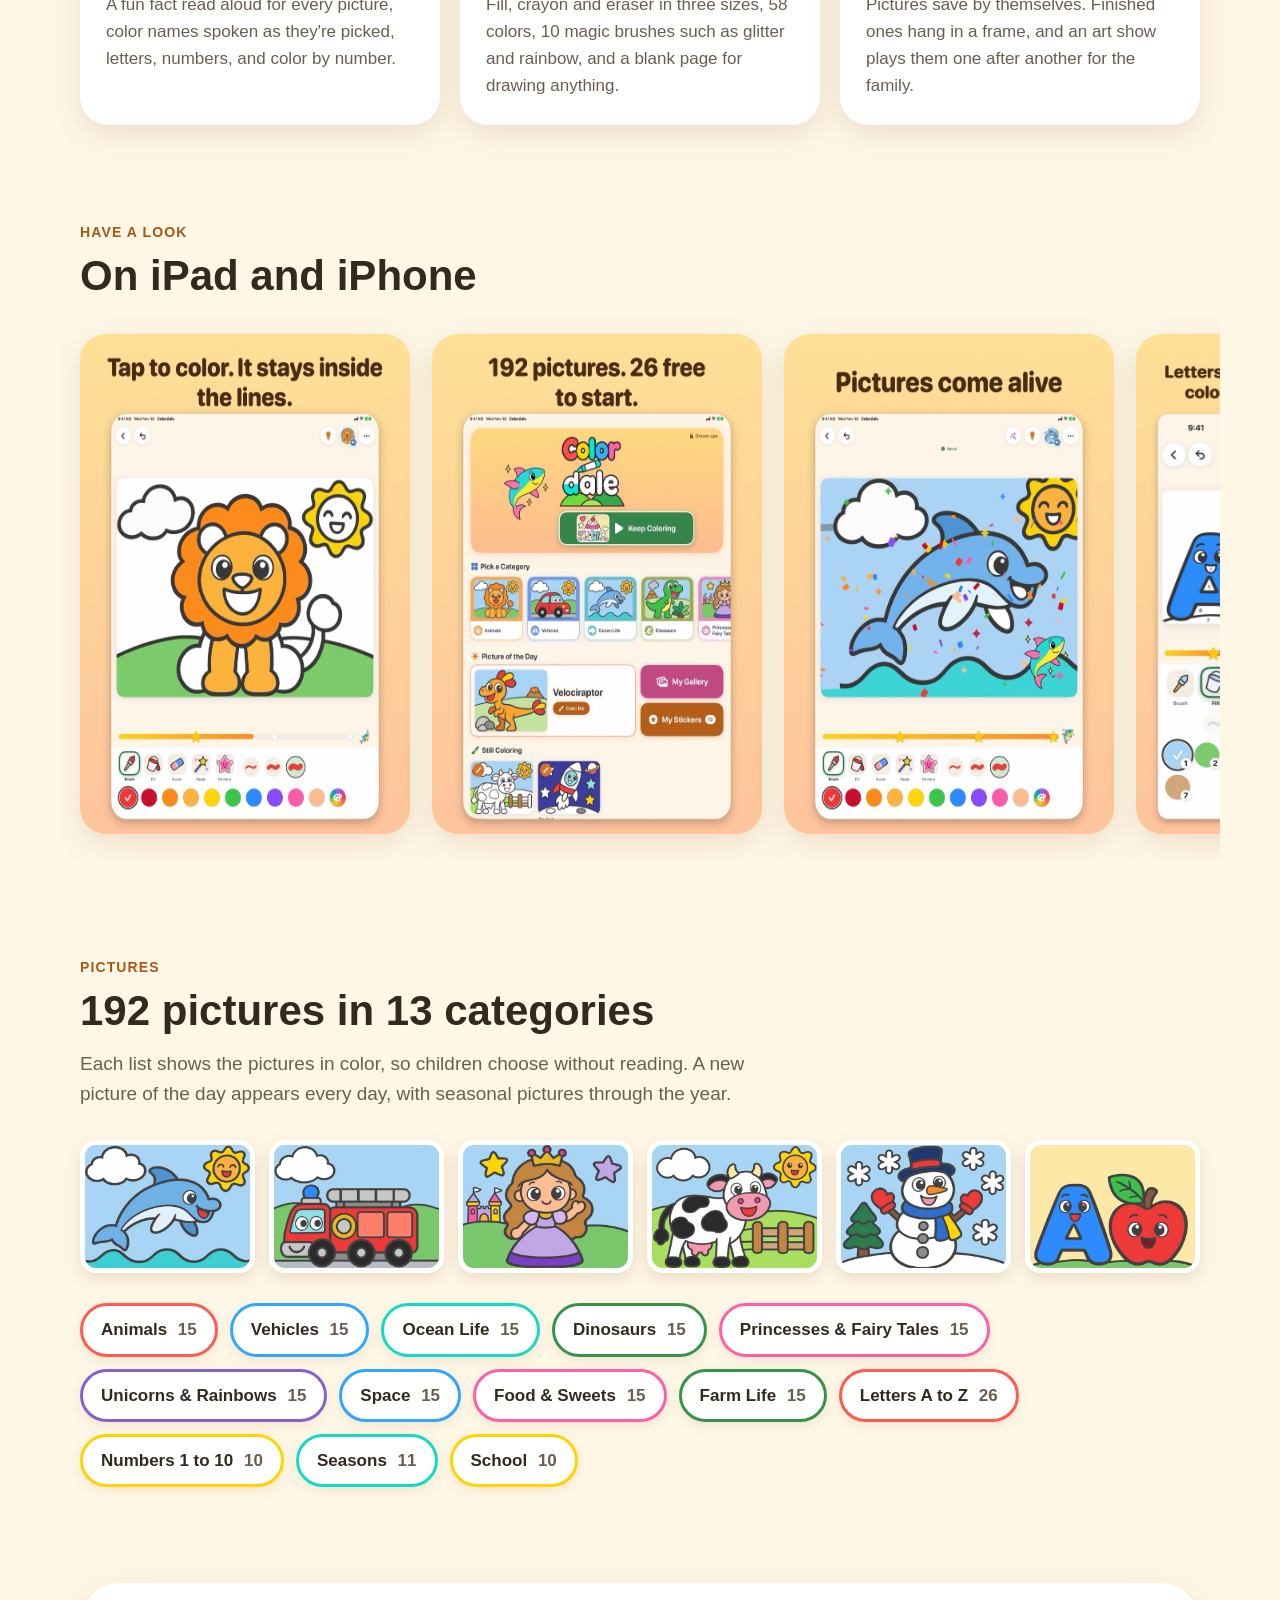
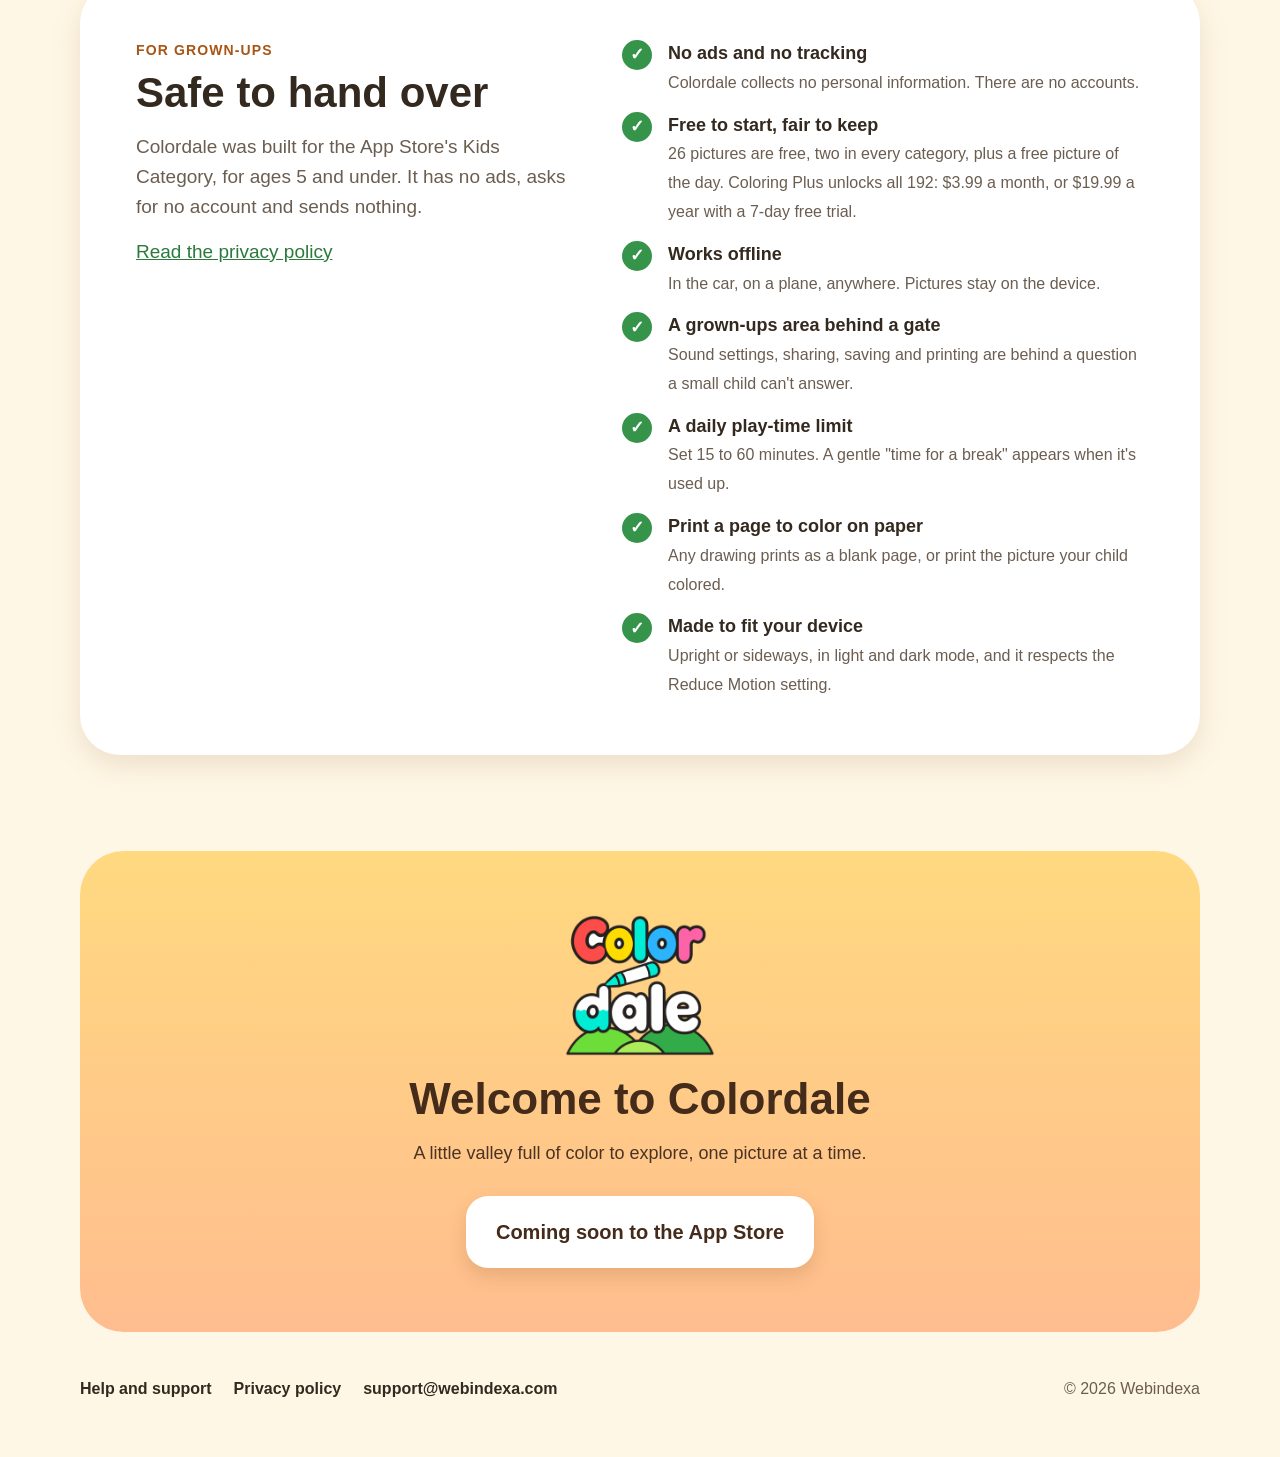
==== commit 15b9936b: "Subscription terms, new screenshots, corrected help and privacy pages Co-Authored-By: Claude Fable 5" ====
--- a/index.html
+++ b/index.html
@@ -4,20 +4,23 @@
 <meta charset="utf-8">
 <meta name="viewport" content="width=device-width, initial-scale=1">
 <title>Colordale: a coloring app for ages 3 to 5</title>
-<meta name="description" content="Colordale is a coloring app for small children. 192 pictures, paint that stays inside the lines, pictures that come alive, and no ads or tracking. For iPad and iPhone.">
+<meta name="description" content="Colordale is a coloring app for small children. 192 pictures, 26 of them free, paint that stays inside the lines, pictures that come alive, and no ads or tracking. For iPad and iPhone.">
 <meta property="og:title" content="Colordale: a coloring app for ages 3 to 5">
 <meta property="og:description" content="192 pictures, paint that stays inside the lines, and no ads. For iPad and iPhone.">
 <meta property="og:image" content="https://colordale.com/assets/social.jpg">
 <meta property="og:url" content="https://colordale.com/">
 <meta property="og:type" content="website">
+<meta name="twitter:card" content="summary_large_image">
+<link rel="canonical" href="https://colordale.com/">
 <link rel="icon" href="assets/favicon.png">
 <link rel="apple-touch-icon" href="assets/icon-180.png">
 <link rel="stylesheet" href="style.css">
 </head>
 <body>
+<a class="skip" href="#main">Skip to the page</a>
 
 <header class="wrap top">
-  <a class="brand" href="./"><img src="assets/wordmark.png" alt="Colordale" width="900" height="525"></a>
+  <a class="brand" href="./"><img src="assets/wordmark.png" alt="Colordale" width="480" height="280"></a>
   <nav aria-label="Main">
     <a href="#features">What it does</a>
     <a href="#pictures">Pictures</a>
@@ -26,7 +29,7 @@
   </nav>
 </header>
 
-<main>
+<main id="main">
   <div class="wrap">
     <div class="hero">
       <div>
@@ -35,7 +38,7 @@
         <div class="badges">
           <span class="pill">192 pictures</span>
           <span class="pill">No ads</span>
-          <span class="pill">Everything free</span>
+          <span class="pill">26 pictures free</span>
           <span class="pill">Works offline</span>
         </div>
         <div class="cta">
@@ -98,10 +101,10 @@
     <div class="wrap">
       <p class="kicker">Have a look</p>
       <h2>On iPad and iPhone</h2>
-      <div class="shots" tabindex="0" aria-label="Screenshots of Colordale">
-        <img src="assets/shots/ipad-1_inside_the_lines.jpg" alt="A lion being colored: paint stays inside the lines" width="825" height="1100" loading="lazy">
-        <img src="assets/shots/ipad-2_come_alive.jpg" alt="A finished dolphin picture with confetti: pictures come alive" width="825" height="1100" loading="lazy">
-        <img src="assets/shots/ipad-3_pictures.jpg" alt="The home screen: 192 pictures in 13 categories" width="825" height="1100" loading="lazy">
+      <div class="shots" tabindex="0" role="group" aria-label="Screenshots of Colordale">
+        <img src="assets/shots/ipad-1_inside_the_lines.jpg" alt="A lion being colored: tap to color, and it stays inside the lines" width="825" height="1100" loading="lazy">
+        <img src="assets/shots/ipad-2_pictures.jpg" alt="The home screen: 192 pictures, 26 free to start" width="825" height="1100" loading="lazy">
+        <img src="assets/shots/ipad-3_come_alive.jpg" alt="A finished dolphin picture with confetti: pictures come alive" width="825" height="1100" loading="lazy">
         <img class="phone" src="assets/shots/iphone-5_color_by_number.jpg" alt="The letter A with numbered areas: letters, numbers and color by number" width="506" height="1100" loading="lazy">
         <img src="assets/shots/ipad-4_stickers.jpg" alt="The sticker album: earn a sticker for every picture" width="825" height="1100" loading="lazy">
         <img class="phone" src="assets/shots/iphone-1_inside_the_lines.jpg" alt="Coloring a lion on an iPhone" width="506" height="1100" loading="lazy">
@@ -140,23 +143,23 @@
     </div>
   </section>
 
-  <section id="grown-ups">
+<section id="grown-ups">
     <div class="wrap">
       <div class="grownups">
         <div>
           <p class="kicker">For grown-ups</p>
           <h2>Safe to hand over</h2>
-          <p class="intro">Colordale was built for the App Store's Kids Category, for ages 5 and under. It asks for nothing and sends nothing.</p>
+          <p class="intro">Colordale was built for the App Store's Kids Category, for ages 5 and under. It has no ads, asks for no account and sends nothing.</p>
           <p class="intro"><a href="privacy.html">Read the privacy policy</a></p>
         </div>
         <ul class="checks">
           <li><div><strong>No ads and no tracking</strong><span>Colordale collects no personal information. There are no accounts.</span></div></li>
-          <li><div><strong>Everything included</strong><span>All 192 pictures, every color and every brush are free. There is nothing to buy.</span></div></li>
+          <li><div><strong>Free to start, fair to keep</strong><span>26 pictures are free, two in every category, plus a free picture of the day. Coloring Plus unlocks all 192: $3.99 a month, or $19.99 a year with a 7-day free trial.</span></div></li>
           <li><div><strong>Works offline</strong><span>In the car, on a plane, anywhere. Pictures stay on the device.</span></div></li>
           <li><div><strong>A grown-ups area behind a gate</strong><span>Sound settings, sharing, saving and printing are behind a question a small child can't answer.</span></div></li>
           <li><div><strong>A daily play-time limit</strong><span>Set 15 to 60 minutes. A gentle "time for a break" appears when it's used up.</span></div></li>
           <li><div><strong>Print a page to color on paper</strong><span>Any drawing prints as a blank page, or print the picture your child colored.</span></div></li>
-          <li><div><strong>Made to be accessible</strong><span>Upright or sideways, light and dark mode, VoiceOver and larger text.</span></div></li>
+          <li><div><strong>Made to fit your device</strong><span>Upright or sideways, in light and dark mode, and it respects the Reduce Motion setting.</span></div></li>
         </ul>
       </div>
     </div>
@@ -164,7 +167,7 @@
 
   <div class="wrap">
     <div class="closing">
-      <img src="assets/logo-stacked.png" alt="" width="640" height="605">
+      <img src="assets/logo-stacked.png" alt="" width="340" height="321">
       <h2>Welcome to Colordale</h2>
       <p>A little valley full of color to explore, one picture at a time.</p>
       <div class="cta">
--- a/style.css
+++ b/style.css
@@ -17,7 +17,7 @@
   --green: #35944a;
   --green-deep: #2a7a3c;
   --purple: #8561cc;
-  --orange: #b55e1a;
+  --orange: #a85616;
   --card-shadow: 0 10px 30px rgba(120, 80, 30, 0.14);
   --radius: 28px;
 }
@@ -33,7 +33,10 @@
 }
 img { max-width: 100%; height: auto; display: block; }
 a { color: var(--green-deep); }
-a:focus-visible, .button:focus-visible { outline: 3px solid var(--blue); outline-offset: 3px; border-radius: 8px; }
+/* The text color, so the ring shows on cream, on the sunny panels and in the dark (the blue was 2.4:1 on cream). */
+a:focus-visible, .button:focus-visible, .shots:focus-visible { outline: 3px solid var(--ink); outline-offset: 3px; border-radius: 8px; }
+.skip { position: absolute; left: -9999px; top: 8px; background: var(--paper); color: var(--ink); padding: 10px 16px; border-radius: 12px; font-weight: 800; z-index: 10; }
+.skip:focus { left: 8px; }
 h1, h2, h3 { line-height: 1.15; margin: 0; }
 p { margin: 0; }
 
@@ -171,6 +174,49 @@
 .page .muted { color: var(--muted); }
 .page .summary { background: #e9f6e6; border-radius: 18px; padding: 16px 20px; margin-top: 18px; }
 
+/* ---------- Free printable pages ---------- */
+.title { font-size: clamp(32px, 4.6vw, 54px); font-weight: 900; margin-top: 8px; max-width: 16em; }
+main > .wrap > .kicker { margin-top: 18px; }
+main > .wrap > .intro { margin-top: 14px; max-width: 38em; color: var(--muted); font-size: 19px; }
+.top nav a[aria-current="page"] { background: rgba(0, 0, 0, 0.07); }
+.sheets { list-style: none; margin: 34px 0 0; padding: 0; display: grid; grid-template-columns: repeat(5, 1fr); gap: 18px; }
+.sheet a {
+  display: flex; flex-direction: column; height: 100%; background: var(--paper); border-radius: 22px; padding: 12px 12px 14px;
+  box-shadow: var(--card-shadow); text-decoration: none; color: var(--ink);
+}
+/* The pictures are black outlines on white paper, also in the dark appearance. */
+.sheet img { border-radius: 12px; background: #fff; border: 2px solid rgba(0, 0, 0, 0.08); }
+.sheet .name { font-weight: 900; font-size: 18px; margin-top: 12px; line-height: 1.2; }
+.sheet .go {
+  margin-top: auto; align-self: flex-start; background: #2a7a3c; color: #fff; font-weight: 800; font-size: 15px;
+  padding: 6px 16px; border-radius: 999px;
+}
+.sheet .name + .go { margin-top: 10px; }
+.sheet a:hover { transform: translateY(-3px); transition: transform 0.15s ease; }
+.tips { display: grid; grid-template-columns: 1.2fr 1fr; gap: 20px; margin-top: 36px; }
+.tips > div { background: var(--paper); border-radius: var(--radius); padding: 26px; box-shadow: var(--card-shadow); }
+.tips h2 { font-size: 22px; font-weight: 900; }
+.tips ul { margin: 10px 0 0; padding-left: 20px; }
+.tips li { margin-top: 6px; }
+.tips p { margin-top: 10px; }
+.tips li, .tips p { color: var(--muted); font-size: 17px; }
+.print-teaser {
+  background: var(--paper); border-radius: 40px; padding: clamp(24px, 4vw, 44px); box-shadow: var(--card-shadow);
+  display: grid; grid-template-columns: 0.8fr 1.2fr; gap: clamp(20px, 4vw, 48px); align-items: center;
+}
+.print-teaser img { border-radius: 16px; background: #fff; border: 2px solid rgba(0, 0, 0, 0.08); transform: rotate(-3deg); box-shadow: 0 8px 20px rgba(120, 80, 30, 0.16); }
+.print-teaser h2 { margin-top: 8px; }
+@media (max-width: 900px) {
+  .sheets { grid-template-columns: repeat(3, 1fr); }
+  .tips, .print-teaser { grid-template-columns: 1fr; }
+  .print-teaser img { max-width: 360px; margin-inline: auto; }
+}
+@media (max-width: 600px) {
+  .sheets { grid-template-columns: repeat(2, 1fr); gap: 12px; }
+  .sheet .name { font-size: 16px; }
+}
+@media (prefers-reduced-motion: reduce) { .sheet a:hover { transform: none; transition: none; } }
+
 /* ---------- Smaller screens ---------- */
 @media (max-width: 900px) {
   .hero, .grownups { grid-template-columns: 1fr; }
@@ -196,6 +242,7 @@
     --orange: #ffb067; --card-shadow: 0 10px 30px rgba(0, 0, 0, 0.45);
   }
   .top nav a:hover { background: rgba(255, 255, 255, 0.10); }
+  .top nav a[aria-current="page"] { background: rgba(255, 255, 255, 0.12); }
   .chip { box-shadow: none; }
   .page .summary { background: #24352a; }
   /* The one-line logo has white letters with dark outlines: it needs a light plate behind it. */
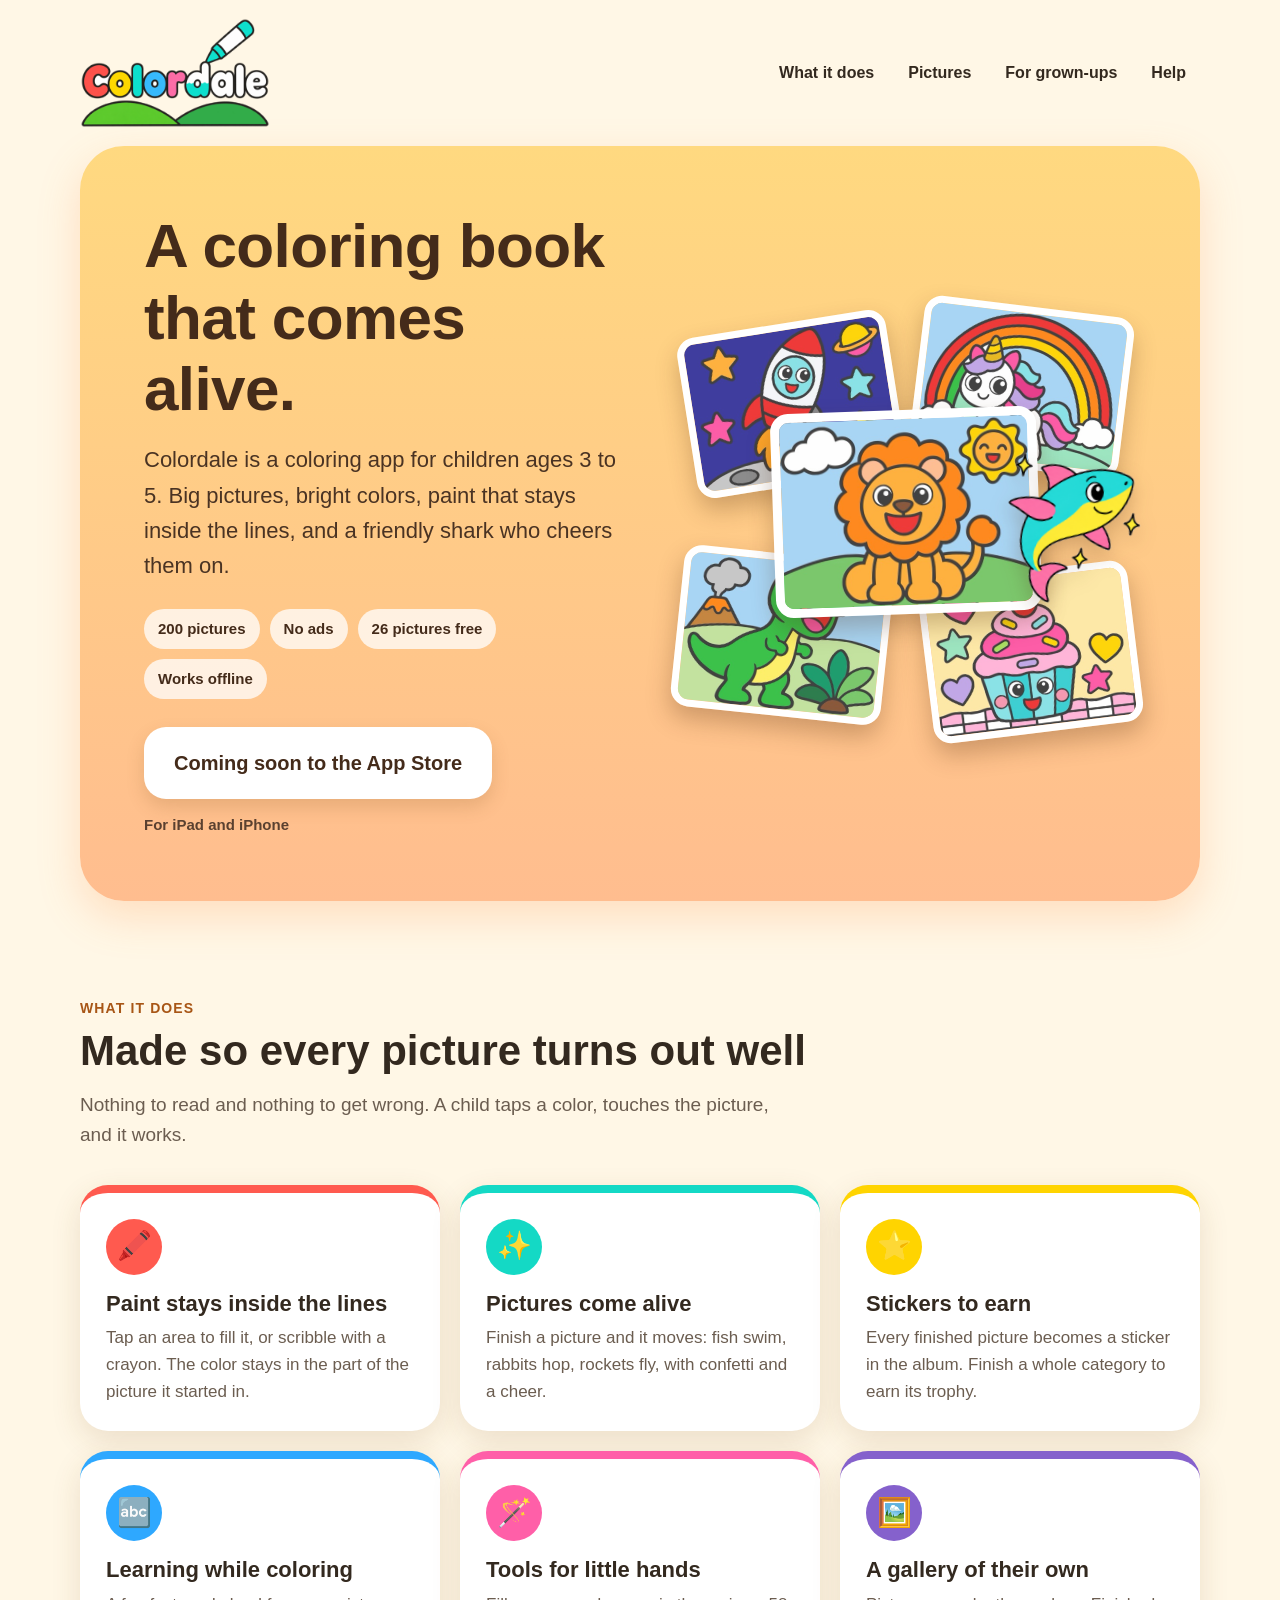
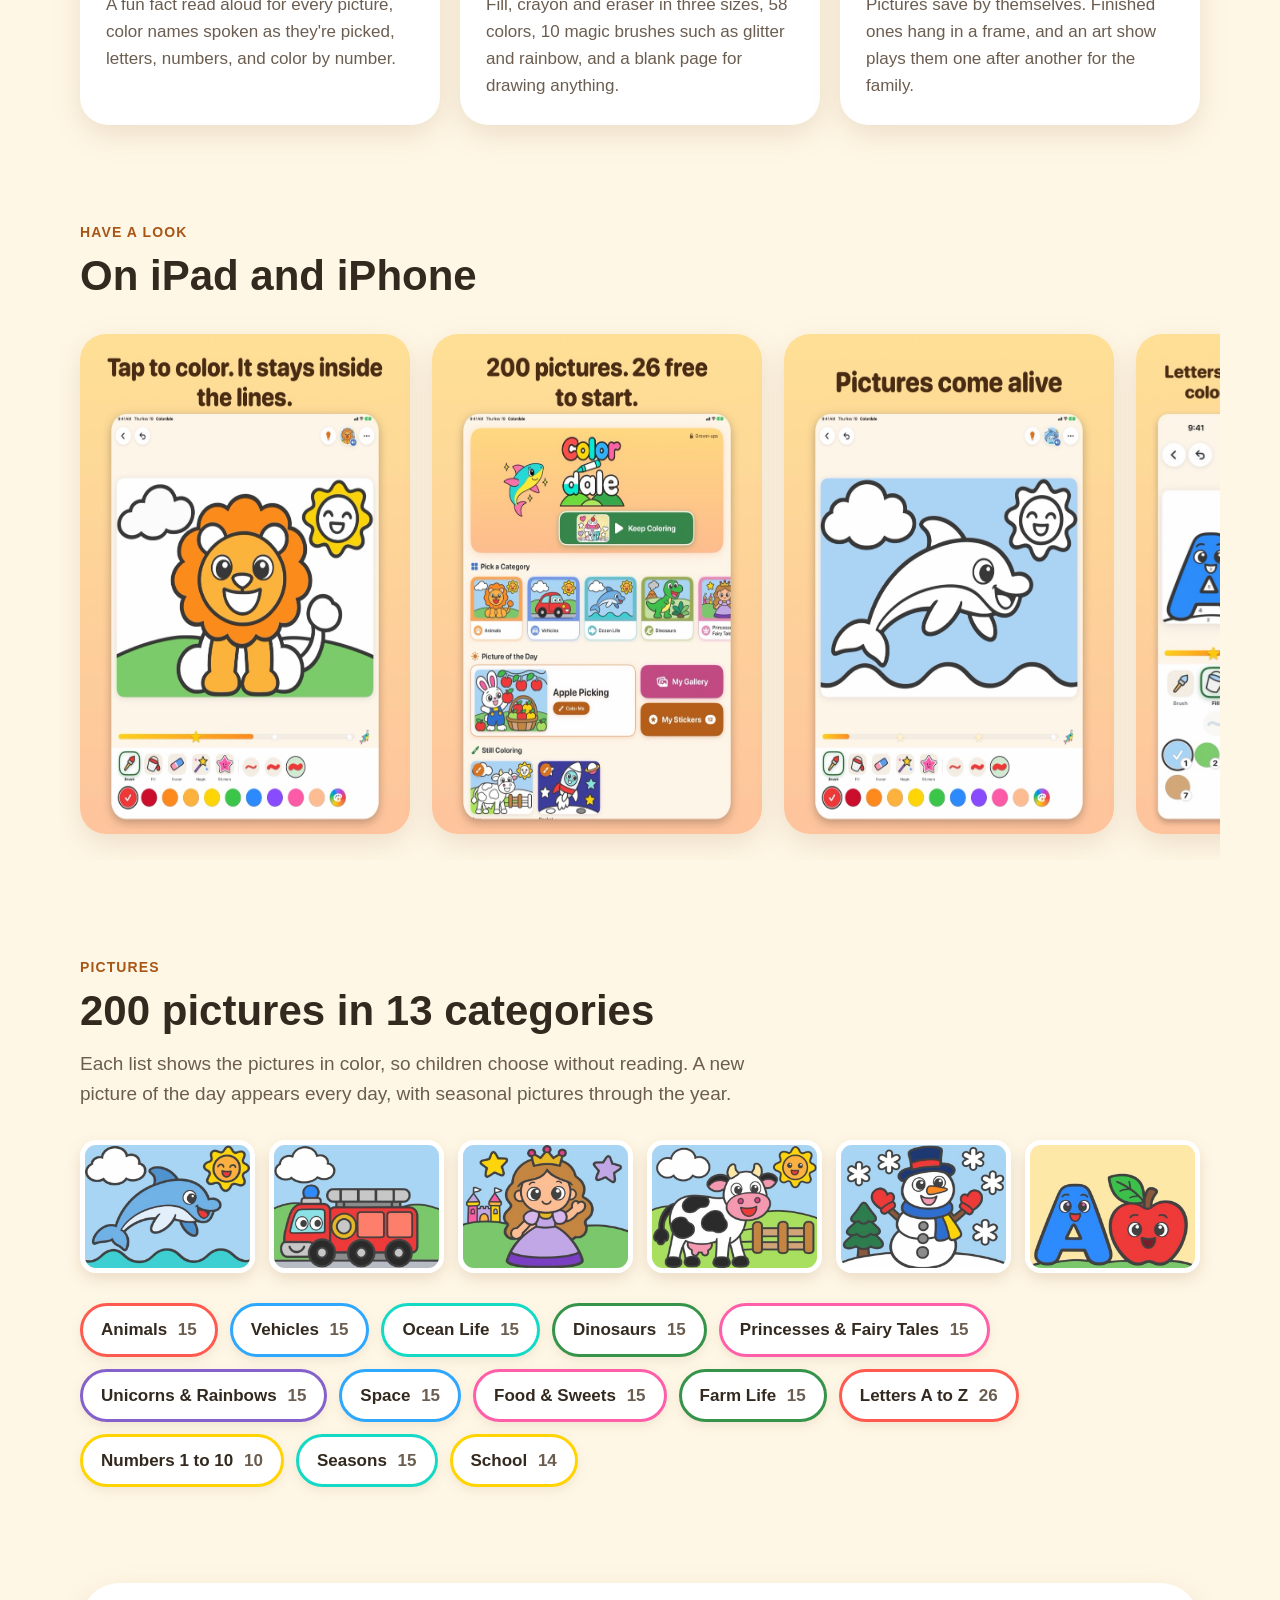
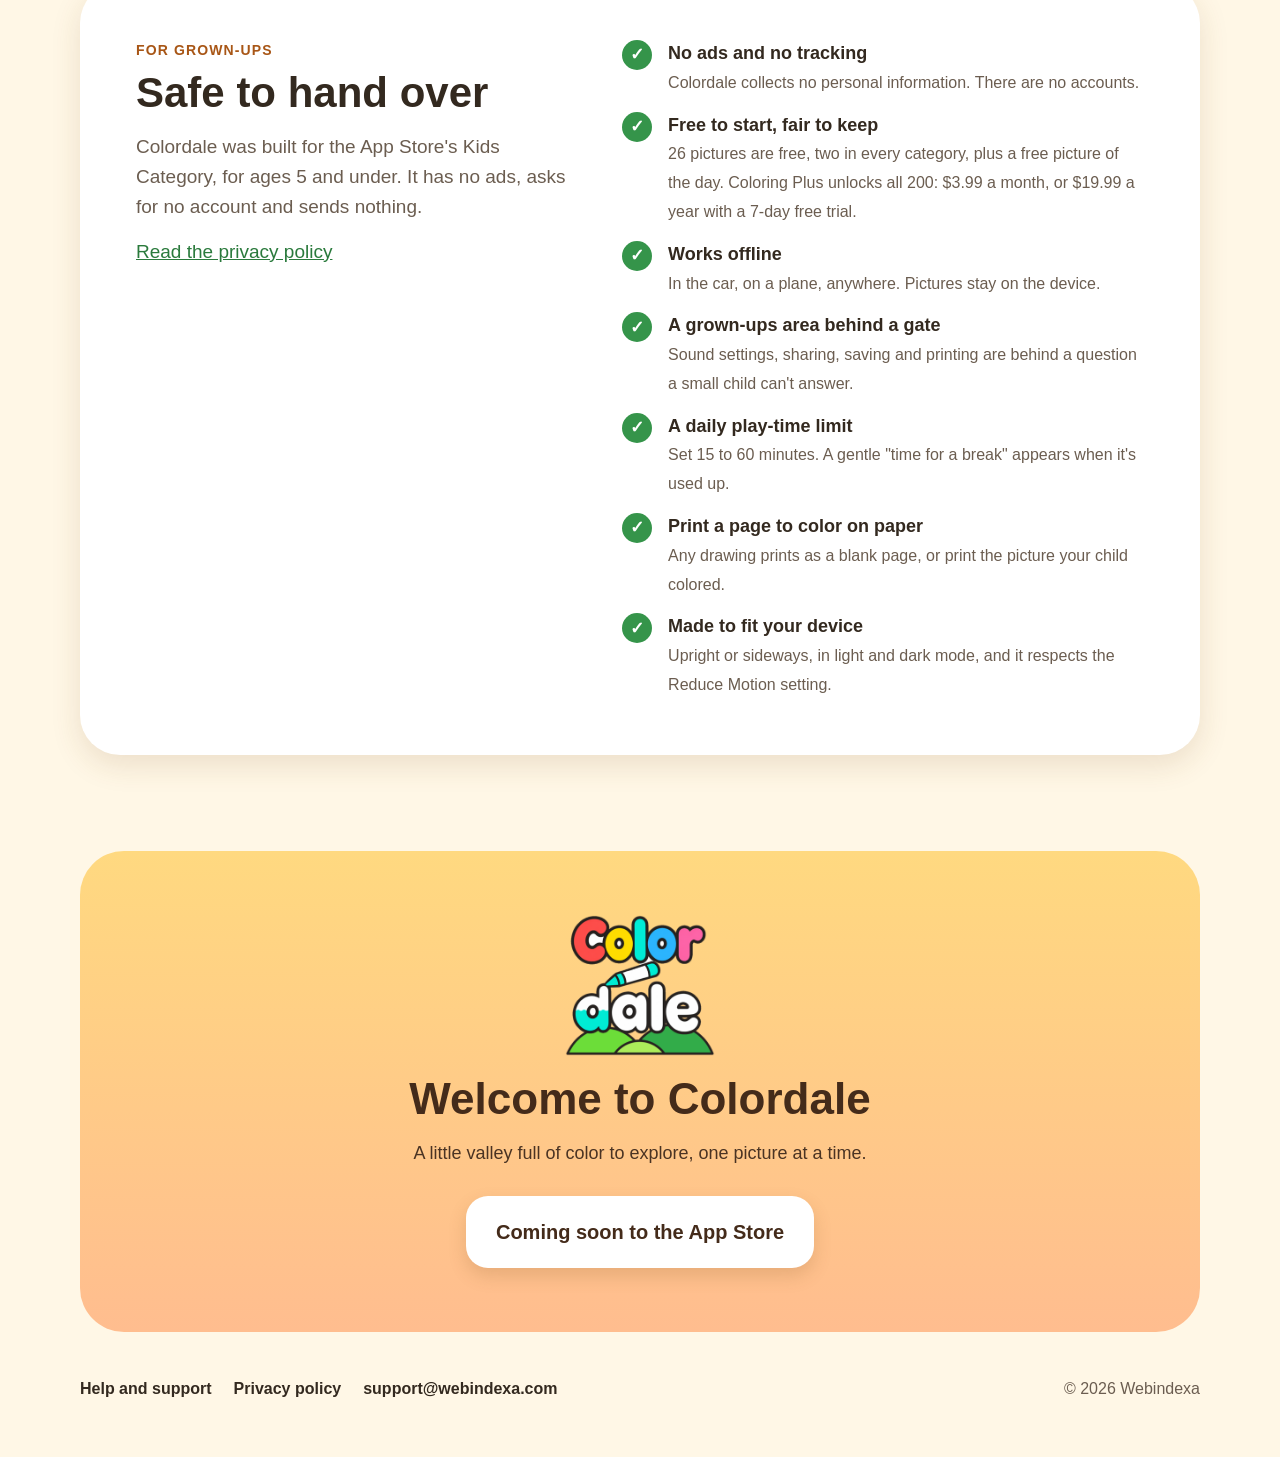
==== commit 87223907: "200 pictures, and retaken screenshots Co-Authored-By: Claude Fable 5.2 <noreply@anthropic.com>" ====
--- a/index.html
+++ b/index.html
@@ -4,9 +4,9 @@
 <meta charset="utf-8">
 <meta name="viewport" content="width=device-width, initial-scale=1">
 <title>Colordale: a coloring app for ages 3 to 5</title>
-<meta name="description" content="Colordale is a coloring app for small children. 192 pictures, 26 of them free, paint that stays inside the lines, pictures that come alive, and no ads or tracking. For iPad and iPhone.">
+<meta name="description" content="Colordale is a coloring app for small children. 200 pictures, 26 of them free, paint that stays inside the lines, pictures that come alive, and no ads or tracking. For iPad and iPhone.">
 <meta property="og:title" content="Colordale: a coloring app for ages 3 to 5">
-<meta property="og:description" content="192 pictures, paint that stays inside the lines, and no ads. For iPad and iPhone.">
+<meta property="og:description" content="200 pictures, paint that stays inside the lines, and no ads. For iPad and iPhone.">
 <meta property="og:image" content="https://colordale.com/assets/social.jpg">
 <meta property="og:url" content="https://colordale.com/">
 <meta property="og:type" content="website">
@@ -36,7 +36,7 @@
         <h1>A coloring book that comes alive.</h1>
         <p class="lead">Colordale is a coloring app for children ages 3 to 5. Big pictures, bright colors, paint that stays inside the lines, and a friendly shark who cheers them on.</p>
         <div class="badges">
-          <span class="pill">192 pictures</span>
+          <span class="pill">200 pictures</span>
           <span class="pill">No ads</span>
           <span class="pill">26 pictures free</span>
           <span class="pill">Works offline</span>
@@ -103,7 +103,7 @@
       <h2>On iPad and iPhone</h2>
       <div class="shots" tabindex="0" role="group" aria-label="Screenshots of Colordale">
         <img src="assets/shots/ipad-1_inside_the_lines.jpg" alt="A lion being colored: tap to color, and it stays inside the lines" width="825" height="1100" loading="lazy">
-        <img src="assets/shots/ipad-2_pictures.jpg" alt="The home screen: 192 pictures, 26 free to start" width="825" height="1100" loading="lazy">
+        <img src="assets/shots/ipad-2_pictures.jpg" alt="The home screen: 200 pictures, 26 free to start" width="825" height="1100" loading="lazy">
         <img src="assets/shots/ipad-3_come_alive.jpg" alt="A finished dolphin picture with confetti: pictures come alive" width="825" height="1100" loading="lazy">
         <img class="phone" src="assets/shots/iphone-5_color_by_number.jpg" alt="The letter A with numbered areas: letters, numbers and color by number" width="506" height="1100" loading="lazy">
         <img src="assets/shots/ipad-4_stickers.jpg" alt="The sticker album: earn a sticker for every picture" width="825" height="1100" loading="lazy">
@@ -115,7 +115,7 @@
   <section id="pictures">
     <div class="wrap">
       <p class="kicker">Pictures</p>
-      <h2>192 pictures in 13 categories</h2>
+      <h2>200 pictures in 13 categories</h2>
       <p class="intro">Each list shows the pictures in color, so children choose without reading. A new picture of the day appears every day, with seasonal pictures through the year.</p>
       <div class="covers" aria-hidden="true">
         <img src="assets/covers/ocean_dolphin.jpg" alt="" width="520" height="390" loading="lazy">
@@ -137,8 +137,8 @@
         <span class="chip" style="--tint: var(--green)">Farm Life <span>15</span></span>
         <span class="chip" style="--tint: var(--coral)">Letters A to Z <span>26</span></span>
         <span class="chip" style="--tint: var(--yellow)">Numbers 1 to 10 <span>10</span></span>
-        <span class="chip" style="--tint: var(--turquoise)">Seasons <span>11</span></span>
-        <span class="chip" style="--tint: var(--yellow)">School <span>10</span></span>
+        <span class="chip" style="--tint: var(--turquoise)">Seasons <span>15</span></span>
+        <span class="chip" style="--tint: var(--yellow)">School <span>14</span></span>
       </div>
     </div>
   </section>
@@ -154,7 +154,7 @@
         </div>
         <ul class="checks">
           <li><div><strong>No ads and no tracking</strong><span>Colordale collects no personal information. There are no accounts.</span></div></li>
-          <li><div><strong>Free to start, fair to keep</strong><span>26 pictures are free, two in every category, plus a free picture of the day. Coloring Plus unlocks all 192: $3.99 a month, or $19.99 a year with a 7-day free trial.</span></div></li>
+          <li><div><strong>Free to start, fair to keep</strong><span>26 pictures are free, two in every category, plus a free picture of the day. Coloring Plus unlocks all 200: $3.99 a month, or $19.99 a year with a 7-day free trial.</span></div></li>
           <li><div><strong>Works offline</strong><span>In the car, on a plane, anywhere. Pictures stay on the device.</span></div></li>
           <li><div><strong>A grown-ups area behind a gate</strong><span>Sound settings, sharing, saving and printing are behind a question a small child can't answer.</span></div></li>
           <li><div><strong>A daily play-time limit</strong><span>Set 15 to 60 minutes. A gentle "time for a break" appears when it's used up.</span></div></li>
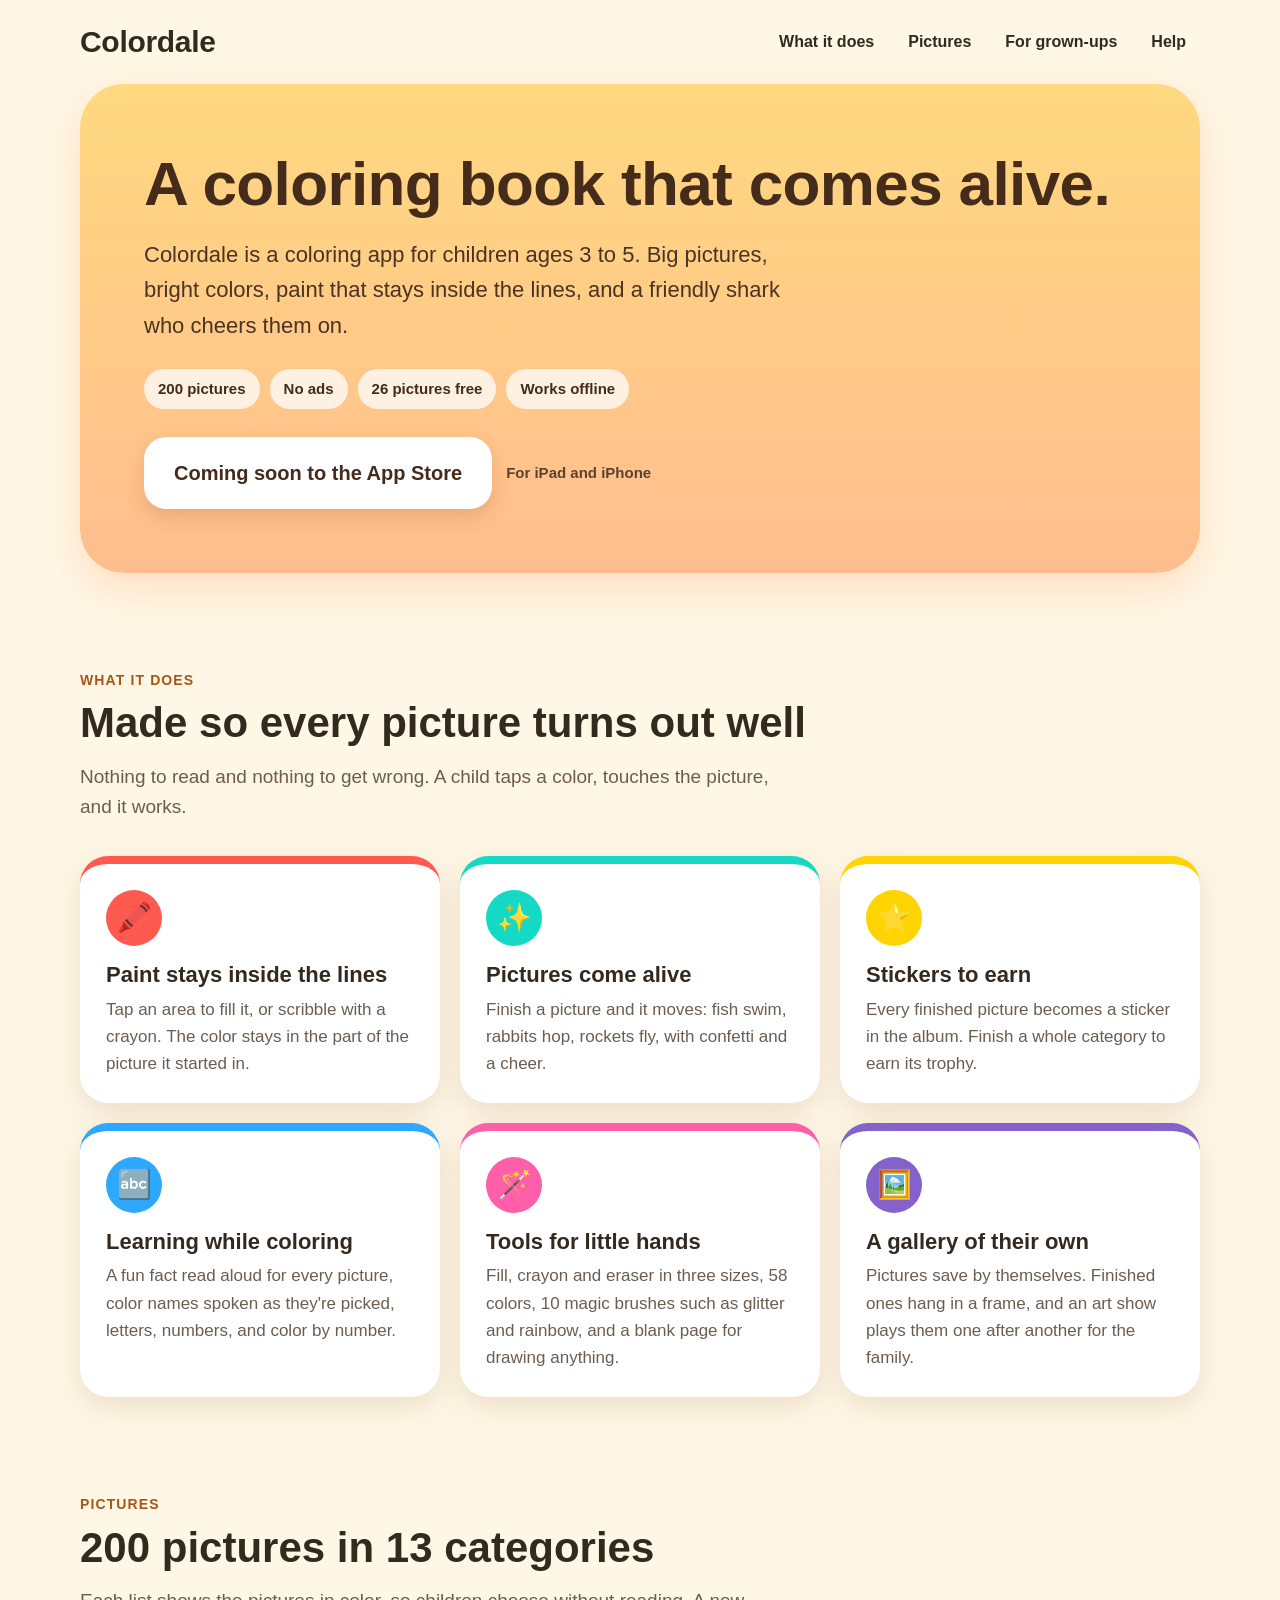
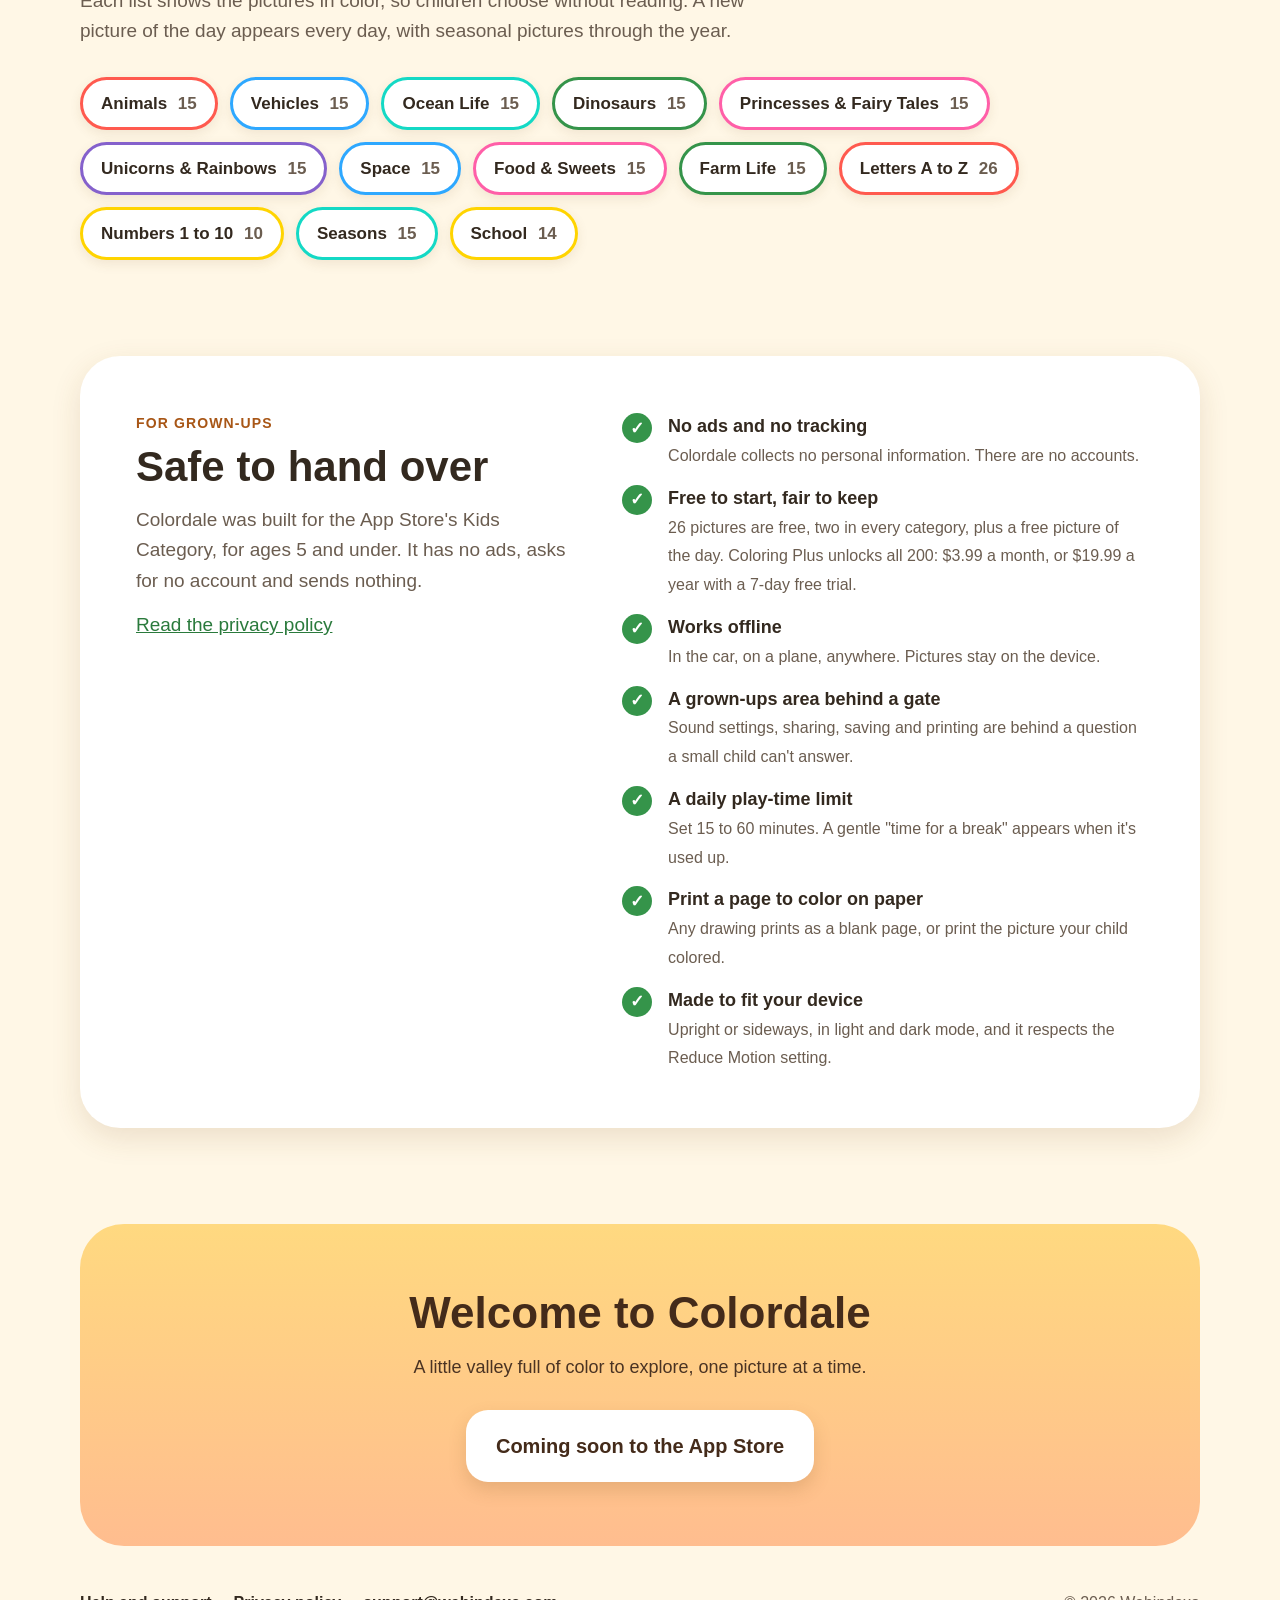
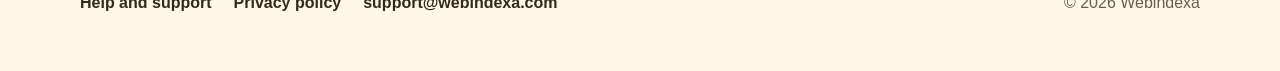
==== commit e41a66b1: "Pictures taken off the site for now Co-Authored-By: Claude Fable 5.2 <noreply@anthropic.com>" ====
--- a/index.html
+++ b/index.html
@@ -7,20 +7,16 @@
 <meta name="description" content="Colordale is a coloring app for small children. 200 pictures, 26 of them free, paint that stays inside the lines, pictures that come alive, and no ads or tracking. For iPad and iPhone.">
 <meta property="og:title" content="Colordale: a coloring app for ages 3 to 5">
 <meta property="og:description" content="200 pictures, paint that stays inside the lines, and no ads. For iPad and iPhone.">
-<meta property="og:image" content="https://colordale.com/assets/social.jpg">
 <meta property="og:url" content="https://colordale.com/">
 <meta property="og:type" content="website">
-<meta name="twitter:card" content="summary_large_image">
 <link rel="canonical" href="https://colordale.com/">
-<link rel="icon" href="assets/favicon.png">
-<link rel="apple-touch-icon" href="assets/icon-180.png">
 <link rel="stylesheet" href="style.css">
 </head>
 <body>
 <a class="skip" href="#main">Skip to the page</a>
 
 <header class="wrap top">
-  <a class="brand" href="./"><img src="assets/wordmark.png" alt="Colordale" width="480" height="280"></a>
+  <a class="brand text" href="./">Colordale</a>
   <nav aria-label="Main">
     <a href="#features">What it does</a>
     <a href="#pictures">Pictures</a>
@@ -45,14 +41,6 @@
           <span class="button soon">Coming soon to the App Store</span>
           <small>For iPad and iPhone</small>
         </div>
-      </div>
-      <div class="pile" aria-hidden="true">
-        <img src="assets/covers/space_rocket.jpg" alt="" width="520" height="390">
-        <img src="assets/covers/unicorns_with_rainbow.jpg" alt="" width="520" height="390">
-        <img src="assets/covers/dinosaurs_t_rex.jpg" alt="" width="520" height="390">
-        <img src="assets/covers/food_cupcake.jpg" alt="" width="520" height="390">
-        <img src="assets/covers/animals_lion.jpg" alt="" width="520" height="390">
-        <img class="mascot" src="assets/mascot-cheer.png" alt="" width="420" height="420">
       </div>
     </div>
   </div>
@@ -97,34 +85,11 @@
     </div>
   </section>
 
-  <section id="look">
-    <div class="wrap">
-      <p class="kicker">Have a look</p>
-      <h2>On iPad and iPhone</h2>
-      <div class="shots" tabindex="0" role="group" aria-label="Screenshots of Colordale">
-        <img src="assets/shots/ipad-1_inside_the_lines.jpg" alt="A lion being colored: tap to color, and it stays inside the lines" width="825" height="1100" loading="lazy">
-        <img src="assets/shots/ipad-2_pictures.jpg" alt="The home screen: 200 pictures, 26 free to start" width="825" height="1100" loading="lazy">
-        <img src="assets/shots/ipad-3_come_alive.jpg" alt="A finished dolphin picture with confetti: pictures come alive" width="825" height="1100" loading="lazy">
-        <img class="phone" src="assets/shots/iphone-5_color_by_number.jpg" alt="The letter A with numbered areas: letters, numbers and color by number" width="506" height="1100" loading="lazy">
-        <img src="assets/shots/ipad-4_stickers.jpg" alt="The sticker album: earn a sticker for every picture" width="825" height="1100" loading="lazy">
-        <img class="phone" src="assets/shots/iphone-1_inside_the_lines.jpg" alt="Coloring a lion on an iPhone" width="506" height="1100" loading="lazy">
-      </div>
-    </div>
-  </section>
-
-  <section id="pictures">
+<section id="pictures">
     <div class="wrap">
       <p class="kicker">Pictures</p>
       <h2>200 pictures in 13 categories</h2>
       <p class="intro">Each list shows the pictures in color, so children choose without reading. A new picture of the day appears every day, with seasonal pictures through the year.</p>
-      <div class="covers" aria-hidden="true">
-        <img src="assets/covers/ocean_dolphin.jpg" alt="" width="520" height="390" loading="lazy">
-        <img src="assets/covers/vehicles_fire_truck.jpg" alt="" width="520" height="390" loading="lazy">
-        <img src="assets/covers/fairy-tales_princess.jpg" alt="" width="520" height="390" loading="lazy">
-        <img src="assets/covers/farm_cow.jpg" alt="" width="520" height="390" loading="lazy">
-        <img src="assets/covers/seasons_snowman.jpg" alt="" width="520" height="390" loading="lazy">
-        <img src="assets/covers/alphabet_letter_a.jpg" alt="" width="520" height="390" loading="lazy">
-      </div>
       <div class="chips">
         <span class="chip" style="--tint: var(--coral)">Animals <span>15</span></span>
         <span class="chip" style="--tint: var(--blue)">Vehicles <span>15</span></span>
@@ -167,7 +132,6 @@
 
   <div class="wrap">
     <div class="closing">
-      <img src="assets/logo-stacked.png" alt="" width="340" height="321">
       <h2>Welcome to Colordale</h2>
       <p>A little valley full of color to explore, one picture at a time.</p>
       <div class="cta">
--- a/style.css
+++ b/style.css
@@ -250,3 +250,7 @@
 }
 
 @media (prefers-reduced-motion: reduce) { html { scroll-behavior: auto; } }
+
+/* Published without pictures (Tools/publish_site --hold pictures). */
+.top .brand.text { font-size: 30px; font-weight: 900; letter-spacing: -0.01em; color: var(--ink); text-decoration: none; }
+.hero { grid-template-columns: 1fr; }
